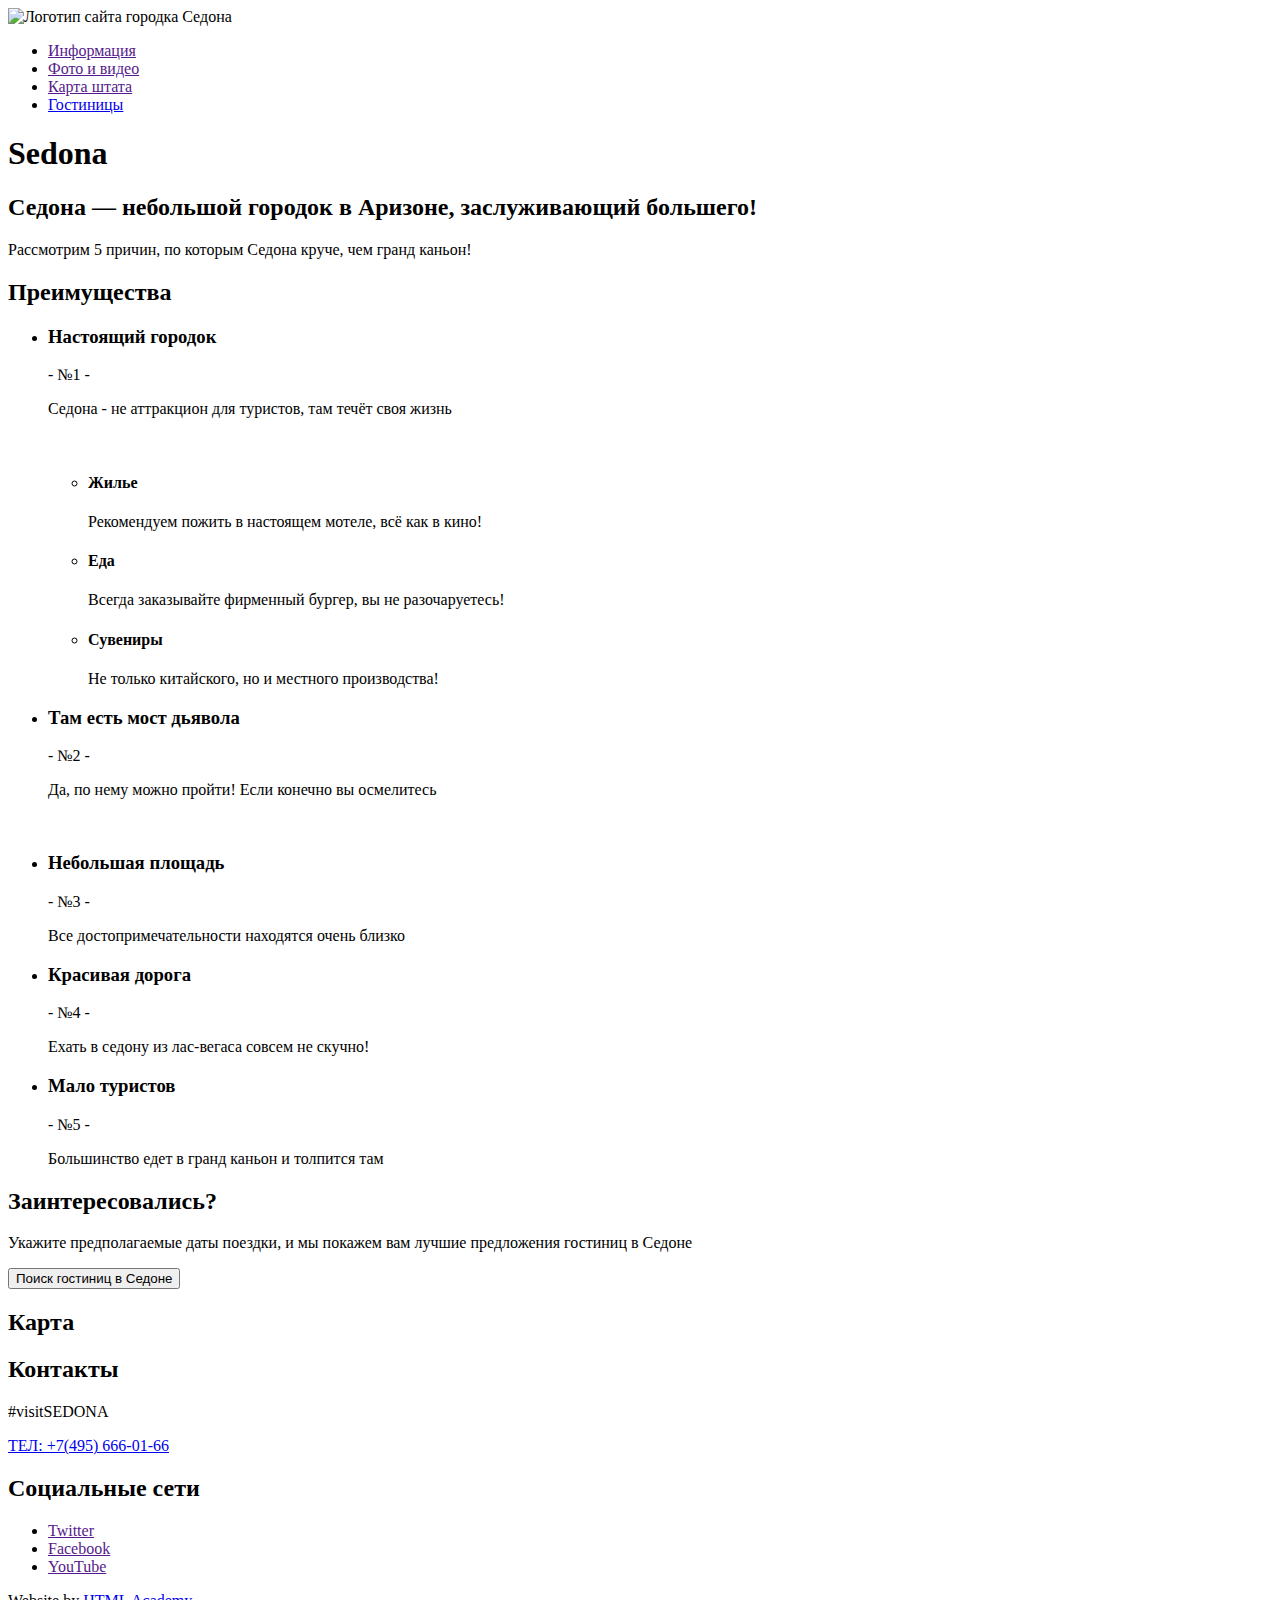
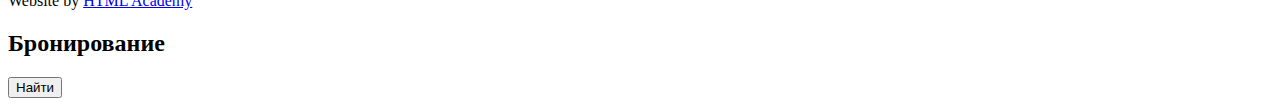
==== index.html @ 17b7aa5a "Исправления по разметке главной страницы" ====
<!DOCTYPE html>
<html lang="ru">

<head>
  <meta charset="utf-8">
  <title>HTML Academy: Седона</title>
  <meta name="description" content="Сайт города Седона">
  <meta name="keywords" content="Sedona, canyon">
</head>

<body>

  <header>
    <a>
      <img src="logo.svg" alt="Логотип сайта городка Седона">
    </a>
    <nav>
      <ul>
        <li><a href="">Информация</a></li>
        <li><a href="">Фото и видео</a></li>
        <li><a href="">Карта штата</a></li>
        <li><a href="hotels.html">Гостиницы</a></li>
      </ul>
    </nav>
  </header>

  <main>
    <h1>Sedona</h1>

    <section>
      <h2>Седона — небольшой городок в Аризоне, заслуживающий большего!</h2>
      <p>Рассмотрим 5 причин, по которым Седона круче, чем гранд каньон!</p>
    </section>

    <section>
      <h2>Преимущества</h2>
      <ul>
        <li>
          <article>
            <div>
              <h3>Настоящий городок</h3>
              <p>- №1 -</p>
              <p>Седона - не аттракцион для туристов, там течёт своя жизнь</p>
            </div>
            <div>
              <img src="https://via.placeholder.com/800x256" alt="">
            </div>
            <div>
              <ul>
                <li>
                  <h4>Жилье</h4>
                  <p>Рекомендуем пожить в настоящем мотеле, всё как в кино!</p>
                </li>
                <li>
                  <h4>Еда</h4>
                  <p>Всегда заказывайте фирменный бургер, вы не разочаруетесь!</p>
                </li>
                <li>
                  <h4>Сувениры</h4>
                  <p>Не только китайского, но и местного производства!</p>
                </li>
              </ul>
            </div>
          </article>
        </li>
        <li>
          <article>
            <div>
              <h3>Там есть мост дьявола</h3>
              <p>- №2 -</p>
              <p>Да, по нему можно пройти! Если конечно вы осмелитесь</p>
            </div>
            <div>
              <img src="https://via.placeholder.com/800x256" alt="">
            </div>
          </article>
        </li>
        <li>
          <article>
            <div>
              <h3>Небольшая площадь</h3>
              <p>- №3 -</p>
              <p>Все достопримечательности находятся очень близко</p>
            </div>
          </article>
        </li>
        <li>
          <article>
            <div>
              <h3>Красивая дорога</h3>
              <p>- №4 -</p>
              <p>Ехать в седону из лас-вегаса совсем не скучно!</p>
            </div>
          </article>
        </li>
        <li>
          <article>
            <div>
              <h3>Мало туристов</h3>
              <p>- №5 -</p>
              <p>Большинство едет в гранд каньон и толпится там</p>
            </div>
          </article>
        </li>
      </ul>
    </section>

    <section>
      <h2>Заинтересовались?</h2>
      <p>Укажите предполагаемые даты поездки, и мы покажем вам лучшие предложения гостиниц в Седоне</p>
      <button>Поиск гостиниц в Седоне</button>
    </section>

    <section>
      <h2>Карта</h2>
      <!--здесь будет карта-->
    </section>
  </main>

  <footer>
    <div>
      <h2>Контакты</h2>
      <p>#visitSEDONA</p>
      <a href="tel:+74956660166">ТЕЛ: +7(495) 666-01-66</a>
    </div>

    <div>
      <h2>Социальные сети</h2>
      <ul>
        <li>
          <a href="">Twitter</a>
        </li>
        <li>
          <a href="">Facebook</a>
        </li>
        <li>
          <a href="">YouTube</a>
        </li>
      </ul>
    </div>

    <p>Website by <a href="https://htmlacademy.ru">HTML Academy</a></p>
  </footer>

  <div>
    <h2>Бронирование</h2>
    <!--здесь будет форма бронирования-->
    <button>Найти</button>
  </div>

</body>

</html>
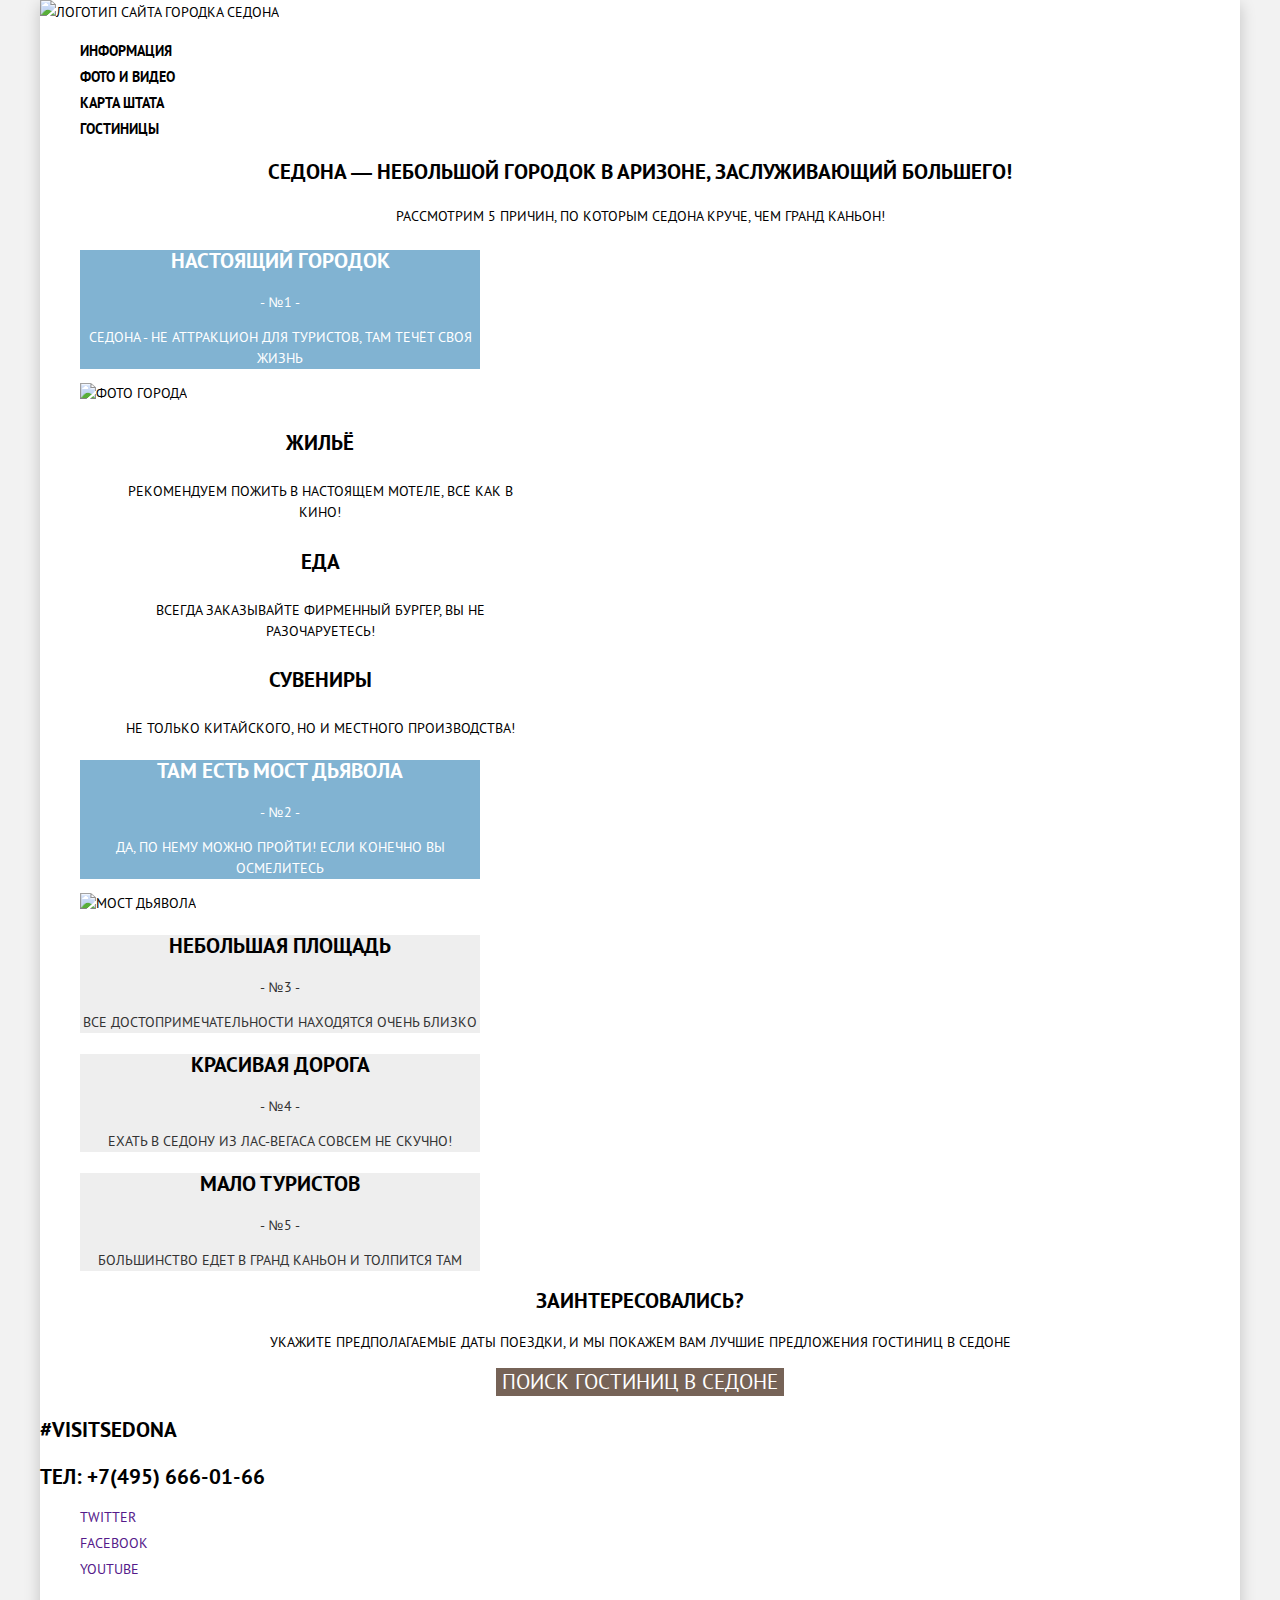
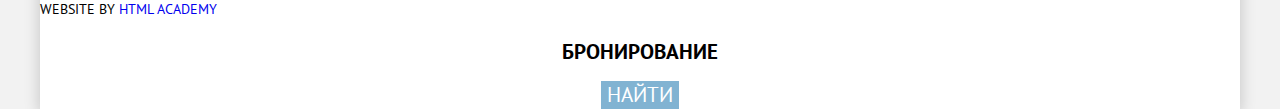
==== commit d6795c58: "добавлены стили главной страницы" ====
--- a/index.html
+++ b/index.html
@@ -6,148 +6,152 @@
   <title>HTML Academy: Седона</title>
   <meta name="description" content="Сайт города Седона">
   <meta name="keywords" content="Sedona, canyon">
+  <link href="css/normalize.css" rel="stylesheet">
+  <link href="css/style.css" rel="stylesheet" >
 </head>
 
-<body>
-
-  <header>
-    <a>
-      <img src="logo.svg" alt="Логотип сайта городка Седона">
-    </a>
-    <nav>
-      <ul>
-        <li><a href="">Информация</a></li>
-        <li><a href="">Фото и видео</a></li>
-        <li><a href="">Карта штата</a></li>
-        <li><a href="hotels.html">Гостиницы</a></li>
-      </ul>
-    </nav>
-  </header>
-
-  <main>
-    <h1>Sedona</h1>
-
-    <section>
-      <h2>Седона — небольшой городок в Аризоне, заслуживающий большего!</h2>
-      <p>Рассмотрим 5 причин, по которым Седона круче, чем гранд каньон!</p>
-    </section>
-
-    <section>
-      <h2>Преимущества</h2>
-      <ul>
-        <li>
-          <article>
-            <div>
-              <h3>Настоящий городок</h3>
-              <p>- №1 -</p>
-              <p>Седона - не аттракцион для туристов, там течёт своя жизнь</p>
-            </div>
-            <div>
-              <img src="https://via.placeholder.com/800x256" alt="">
-            </div>
-            <div>
-              <ul>
-                <li>
-                  <h4>Жилье</h4>
-                  <p>Рекомендуем пожить в настоящем мотеле, всё как в кино!</p>
-                </li>
-                <li>
-                  <h4>Еда</h4>
-                  <p>Всегда заказывайте фирменный бургер, вы не разочаруетесь!</p>
-                </li>
-                <li>
-                  <h4>Сувениры</h4>
-                  <p>Не только китайского, но и местного производства!</p>
-                </li>
-              </ul>
-            </div>
-          </article>
-        </li>
-        <li>
-          <article>
-            <div>
-              <h3>Там есть мост дьявола</h3>
-              <p>- №2 -</p>
-              <p>Да, по нему можно пройти! Если конечно вы осмелитесь</p>
-            </div>
-            <div>
-              <img src="https://via.placeholder.com/800x256" alt="">
-            </div>
-          </article>
-        </li>
-        <li>
-          <article>
-            <div>
-              <h3>Небольшая площадь</h3>
-              <p>- №3 -</p>
-              <p>Все достопримечательности находятся очень близко</p>
-            </div>
-          </article>
-        </li>
-        <li>
-          <article>
-            <div>
-              <h3>Красивая дорога</h3>
-              <p>- №4 -</p>
-              <p>Ехать в седону из лас-вегаса совсем не скучно!</p>
-            </div>
-          </article>
-        </li>
-        <li>
-          <article>
-            <div>
-              <h3>Мало туристов</h3>
-              <p>- №5 -</p>
-              <p>Большинство едет в гранд каньон и толпится там</p>
-            </div>
-          </article>
-        </li>
-      </ul>
-    </section>
-
-    <section>
-      <h2>Заинтересовались?</h2>
-      <p>Укажите предполагаемые даты поездки, и мы покажем вам лучшие предложения гостиниц в Седоне</p>
-      <button>Поиск гостиниц в Седоне</button>
-    </section>
-
-    <section>
-      <h2>Карта</h2>
-      <!--здесь будет карта-->
-    </section>
-  </main>
-
-  <footer>
-    <div>
-      <h2>Контакты</h2>
-      <p>#visitSEDONA</p>
-      <a href="tel:+74956660166">ТЕЛ: +7(495) 666-01-66</a>
+<body class="page">
+  <div class="container">
+    <header class="main-header">
+      <a class="main-header-logo">
+        <img src="" alt="Логотип сайта городка Седона">
+      </a>
+      <nav class="main-navigation" style>
+        <ul class="site-navigation">
+          <li class="navigation-item"><a href="">Информация</a></li>
+          <li class="navigation-item"><a href="">Фото и видео</a></li>
+          <li class="navigation-item"><a href="">Карта штата</a></li>
+          <li class="navigation-item"><a href="hotels.html">Гостиницы</a></li>
+        </ul>
+      </nav>
+    </header>
+  
+    <main>
+      <h1 hidden>Sedona</h1>
+  
+      <section class="main-description">
+        <h2>Седона — небольшой городок в Аризоне, заслуживающий большего!</h2>
+        <p>Рассмотрим 5 причин, по которым Седона круче, чем гранд каньон!</p>
+      </section>
+  
+      <section class="advantages">
+        <h2 hidden>Преимущества</h2>
+        <ul class="advantages-list">
+          <li class="advantage-item">
+            <article class="advantage">
+              <div class="advantage-description">
+                <h3>Настоящий городок</h3>
+                <p>- №1 -</p>
+                <p>Седона - не аттракцион для туристов, там течёт своя жизнь</p>
+              </div>
+              <div class="advantage-image">
+                <img src="https://via.placeholder.com/800x256" alt="Фото города">
+              </div>
+              <div class="extra-advantages">
+                <ul class="extra-advantages-list">
+                  <li class="extra-advantage">
+                    <h4>Жильё</h4>
+                    <p>Рекомендуем пожить в настоящем мотеле, всё как в кино!</p>
+                  </li>
+                  <li class="extra-advantage">
+                    <h4>Еда</h4>
+                    <p>Всегда заказывайте фирменный бургер, вы не разочаруетесь!</p>
+                  </li>
+                  <li class="extra-advantage">
+                    <h4>Сувениры</h4>
+                    <p>Не только китайского, но и местного производства!</p>
+                  </li>
+                </ul>
+              </div>
+            </article>
+          </li>
+          <li class="advantage-item">
+            <article class="advantage">
+              <div class="advantage-description">
+                <h3>Там есть мост дьявола</h3>
+                <p>- №2 -</p>
+                <p>Да, по нему можно пройти! Если конечно вы осмелитесь</p>
+              </div>
+              <div class="advantage-image">
+                <img src="https://via.placeholder.com/800x256" alt="Мост дьявола">
+              </div>
+            </article>
+          </li>
+          <li class="advantage-item">
+            <article class="advantage">
+              <div class="advantage-description">
+                <h3>Небольшая площадь</h3>
+                <p>- №3 -</p>
+                <p>Все достопримечательности находятся очень близко</p>
+              </div>
+            </article>
+          </li>
+          <li class="advantage-item">
+            <article class="advantage">
+              <div class="advantage-description">
+                <h3>Красивая дорога</h3>
+                <p>- №4 -</p>
+                <p>Ехать в седону из лас-вегаса совсем не скучно!</p>
+              </div>
+            </article>
+          </li>
+          <li class="advantage-item">
+            <article class="advantage">
+              <div class="advantage-description">
+                <h3>Мало туристов</h3>
+                <p>- №5 -</p>
+                <p>Большинство едет в гранд каньон и толпится там</p>
+              </div>
+            </article>
+          </li>
+        </ul>
+      </section>
+  
+      <section class="booking-request">
+        <h2>Заинтересовались?</h2>
+        <p>Укажите предполагаемые даты поездки, и мы покажем вам лучшие предложения гостиниц в Седоне</p>
+        <button class="button button-open-popup"><span>Поиск гостиниц в Седоне</span></button>
+      </section>
+  
+      <section hidden>
+        <h2>Карта</h2>
+        <!--здесь будет карта-->
+      </section>
+    </main>
+  
+    <footer class="main-footer">
+      <div class="contacts">
+        <h2 hidden>Контакты</h2>
+        <p class="footer-tag">#visitSEDONA</p>
+        <a class="footer-phone" href="tel:+74956660166">ТЕЛ: +7(495) 666-01-66</a>
+      </div>
+  
+      <div class="footer-social">
+        <h2 hidden>Социальные сети</h2>
+        <ul>
+          <li>
+            <a class="social-button" href=""><span>Twitter</span></a>
+          </li>
+          <li>
+            <a class="social-button" href=""><span>Facebook</span></a>
+          </li>
+          <li>
+            <a class="social-button" href=""><span>YouTube</span></a>
+          </li>
+        </ul>
+      </div>
+  
+      <p class="footer-copyright">
+        Website by <a href="https://htmlacademy.ru">HTML Academy</a>
+      </p>
+    </footer>
+  
+    <div class="booking">
+      <h2>Бронирование</h2>
+      <!--здесь будет форма бронирования-->
+      <button class="button button-search"><span>Найти</span></button>
     </div>
-
-    <div>
-      <h2>Социальные сети</h2>
-      <ul>
-        <li>
-          <a href="">Twitter</a>
-        </li>
-        <li>
-          <a href="">Facebook</a>
-        </li>
-        <li>
-          <a href="">YouTube</a>
-        </li>
-      </ul>
-    </div>
-
-    <p>Website by <a href="https://htmlacademy.ru">HTML Academy</a></p>
-  </footer>
-
-  <div>
-    <h2>Бронирование</h2>
-    <!--здесь будет форма бронирования-->
-    <button>Найти</button>
   </div>
-
 </body>
 
 </html>
--- a/css/style.css
+++ b/css/style.css
@@ -0,0 +1,208 @@
+:root {
+  --basic-black: #000000;
+  --basic-white: #ffffff;
+  --basic-dark: #333333;
+  --basic-grey: #F2F2F2;
+  --basic-extra-grey: #EEEEEE;
+
+  --basic-light-brown: #766357;
+  --basic-brown: #604E43;
+  --basic-dark-brown: #503E33;
+
+  --basic-light-blue: #81B3D2;
+  --basic-blue: #669EC0;
+  --basic-dark-blue: #5496BD;
+}
+
+@font-face {
+  font-family: "PT Sans";
+  font-style: normal;
+  font-weight: 400;
+  src: local("PT Sans"), local("PT-Sans"),
+    url("../fonts/ptsans.woff2") format("woff2"),
+    url("../fonts/ptsans.woff") format("woff"),
+}
+
+@font-face {
+  font-family: "PT Sans";
+  font-style: normal;
+  font-weight: 700;
+  src: local("PT Sans Bold"), local("PTSans-Bold"),
+    url("../fonts/ptsansbold.woff2") format("woff2"),
+    url("../fonts/ptsans.woff") format("woff"),
+}
+
+body {
+  min-width: 1200px;
+  margin: 0;
+  padding: 0;
+  font-family: "PT Sans", Arial, sans-serif;
+  font-size: 14px;
+  line-height: 24px;
+  font-weight: 400;
+  color: var(--basic-black);
+  text-transform: uppercase;
+}
+
+a {
+  text-decoration: none;
+}
+
+img {
+  max-width: 100%;
+  height: auto;
+}
+
+/* Main navigation */
+
+.main-navigation {
+  font-size: 14px;
+  font-weight: 700;
+  line-height: 26px;
+  color: var(--basic-white);
+}
+
+.site-navigation {
+  list-style: none;
+}
+
+.site-navigation-current a:not([href]) {
+  background-color: var(--basic-light-brown);
+}
+
+.site-navigation a {
+  color: var(--basic-black);
+}
+
+.site-navigation a:hover,
+.site-navigation a:focus {
+  color: var(--basic-light-blue);
+}
+
+.site-navigation a:active {
+  opacity: 0.3;
+  color: var(--basic-black)
+}
+
+.advantages-list,
+.extra-advantages-list {
+  list-style: none;
+}
+
+/* Main */
+
+.page {
+  background-color: var(--basic-grey);
+}
+
+.main-description {
+  line-height: 26px;
+}
+
+.container {
+  background-color: var(--basic-white);
+  box-shadow: 0px 5px 15px rgba(0, 1, 1, 0.2);
+  width: 1200px;
+  margin: 0 auto;
+}
+
+.main-description,
+.booking-request,
+.booking,
+.advantage-description,
+.extra-advantage {
+  text-align: center;
+}
+
+.advantage-description,
+.extra-advantage {
+  width: 400px;
+}
+
+.advantage-description {
+  background-color: var(--basic-extra-grey);
+}
+
+.advantage-item:nth-child(-n+2) .advantage-description {
+  background-color: var(--basic-light-blue);
+  color: var(--basic-white);
+}
+
+.advantage-item:nth-child(n+3) p {
+  color: var(--basic-dark);
+}
+
+.extra-advantage {
+  background-color: var(--basic-white);
+}
+
+.advantages {
+  line-height: 21px;
+}
+
+.advantages h4,
+.advantages h3 {
+  font-size: 21px;
+}
+
+/* Button */
+
+.button {
+  font-size: 21px;
+  line-height: 26px;
+  text-align: center;
+  color: var(--basic-white);
+  vertical-align: middle;
+  text-transform: uppercase;
+  border: none;
+}
+
+.button-search {
+  background-color: var(--basic-light-blue);
+}
+
+.button-open-popup {
+  background-color: var(--basic-light-brown);
+}
+
+.button-search:hover,
+.button-search:focus {
+  background-color: var(--basic-blue);
+}
+
+.button-search:active {
+  background-color: var(--basic-dark-blue);
+}
+
+.button-open-popup:hover,
+.button-open-popup:focus {
+  background-color: var(--basic-brown);
+}
+
+.bbutton-open-popup:active {
+  background-color: var(--basic-dark-brown);
+}
+
+.button:active span {
+  opacity: 0.3;
+}
+
+/* Footer */
+
+.main-footer {
+  line-height: 26px;
+}
+
+.footer-phone {
+  color: inherit;
+}
+
+.contacts {
+  font-size: 21px;
+  font-weight: 700;
+}
+
+.footer-social ul {
+  list-style: none;
+}
+
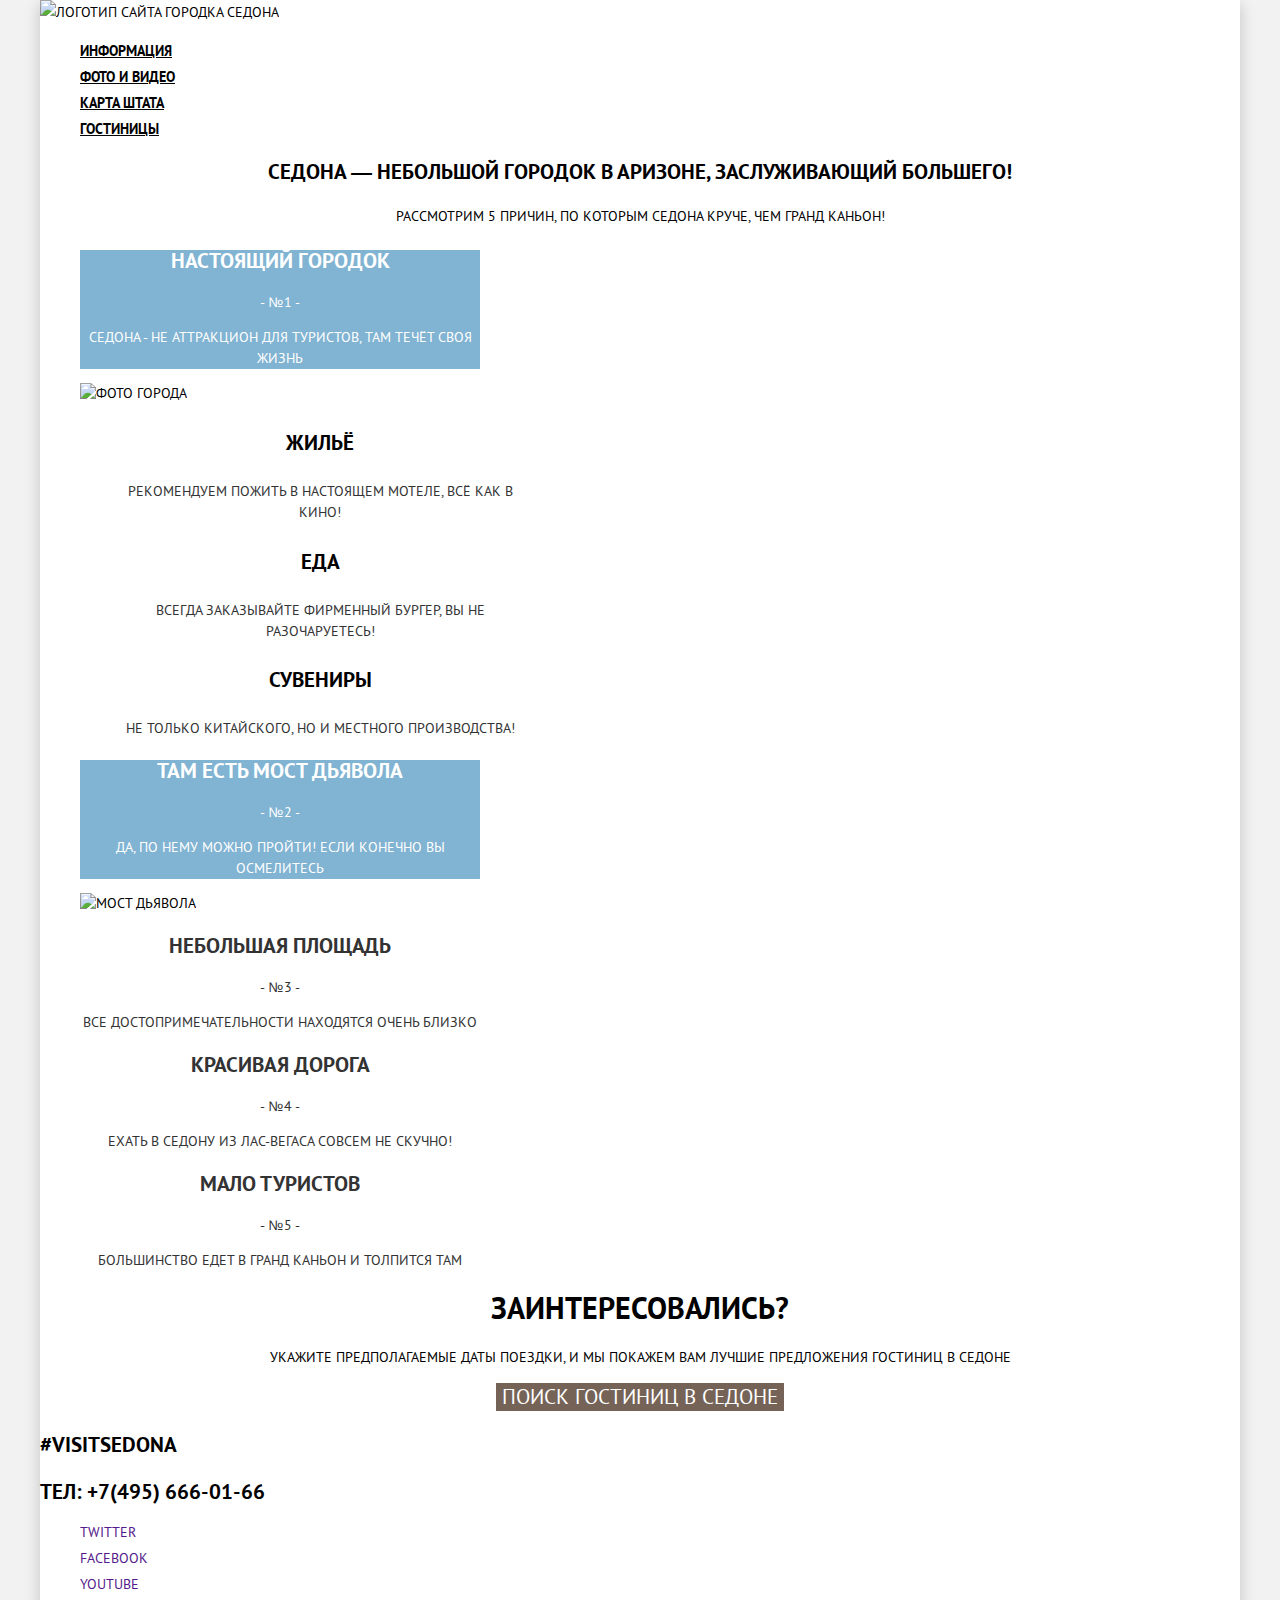
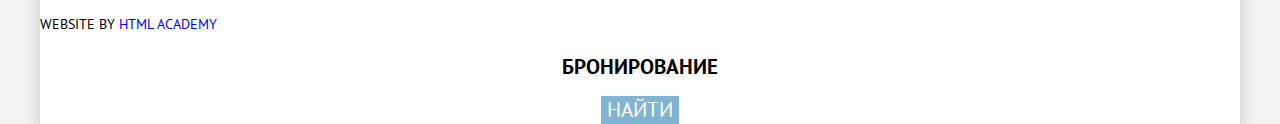
==== commit e4e42232: "Доработки стилей главной страницы" ====
--- a/index.html
+++ b/index.html
@@ -17,11 +17,11 @@
         <img src="" alt="Логотип сайта городка Седона">
       </a>
       <nav class="main-navigation" style>
-        <ul class="site-navigation">
-          <li class="navigation-item"><a href="">Информация</a></li>
-          <li class="navigation-item"><a href="">Фото и видео</a></li>
-          <li class="navigation-item"><a href="">Карта штата</a></li>
-          <li class="navigation-item"><a href="hotels.html">Гостиницы</a></li>
+        <ul class="site-navigation list-unstyled">
+          <li class="navigation-item"><a class="page-link" href="">Информация</a></li>
+          <li class="navigation-item"><a class="page-link" href="">Фото и видео</a></li>
+          <li class="navigation-item"><a class="page-link" href="">Карта штата</a></li>
+          <li class="navigation-item"><a class="page-link" href="hotels.html">Гостиницы</a></li>
         </ul>
       </nav>
     </header>
@@ -29,36 +29,36 @@
     <main>
       <h1 hidden>Sedona</h1>
   
-      <section class="main-description">
+      <section class="main-description text-center">
         <h2>Седона — небольшой городок в Аризоне, заслуживающий большего!</h2>
         <p>Рассмотрим 5 причин, по которым Седона круче, чем гранд каньон!</p>
       </section>
   
       <section class="advantages">
         <h2 hidden>Преимущества</h2>
-        <ul class="advantages-list">
+        <ul class="advantages-list list-unstyled">
           <li class="advantage-item">
             <article class="advantage">
-              <div class="advantage-description">
-                <h3>Настоящий городок</h3>
+              <div class="advantage-description text-center">
+                <h3 class="advantage-title">Настоящий городок</h3>
                 <p>- №1 -</p>
                 <p>Седона - не аттракцион для туристов, там течёт своя жизнь</p>
               </div>
               <div class="advantage-image">
-                <img src="https://via.placeholder.com/800x256" alt="Фото города">
+                <img class="image" src="https://via.placeholder.com/800x256" alt="Фото города">
               </div>
               <div class="extra-advantages">
-                <ul class="extra-advantages-list">
-                  <li class="extra-advantage">
-                    <h4>Жильё</h4>
+                <ul class="extra-advantages-list list-unstyled">
+                  <li class="extra-advantage text-center">
+                    <h4 class="advantage-title">Жильё</h4>
                     <p>Рекомендуем пожить в настоящем мотеле, всё как в кино!</p>
                   </li>
-                  <li class="extra-advantage">
-                    <h4>Еда</h4>
+                  <li class="extra-advantage text-center">
+                    <h4 class="advantage-title">Еда</h4>
                     <p>Всегда заказывайте фирменный бургер, вы не разочаруетесь!</p>
                   </li>
-                  <li class="extra-advantage">
-                    <h4>Сувениры</h4>
+                  <li class="extra-advantage text-center">
+                    <h4 class="advantage-title">Сувениры</h4>
                     <p>Не только китайского, но и местного производства!</p>
                   </li>
                 </ul>
@@ -67,20 +67,20 @@
           </li>
           <li class="advantage-item">
             <article class="advantage">
-              <div class="advantage-description">
-                <h3>Там есть мост дьявола</h3>
+              <div class="advantage-description text-center">
+                <h3 class="advantage-title">Там есть мост дьявола</h3>
                 <p>- №2 -</p>
                 <p>Да, по нему можно пройти! Если конечно вы осмелитесь</p>
               </div>
               <div class="advantage-image">
-                <img src="https://via.placeholder.com/800x256" alt="Мост дьявола">
+                <img class="image" src="https://via.placeholder.com/800x256" alt="Мост дьявола">
               </div>
             </article>
           </li>
           <li class="advantage-item">
             <article class="advantage">
-              <div class="advantage-description">
-                <h3>Небольшая площадь</h3>
+              <div class="advantage-description text-center">
+                <h3 class="advantage-title">Небольшая площадь</h3>
                 <p>- №3 -</p>
                 <p>Все достопримечательности находятся очень близко</p>
               </div>
@@ -88,8 +88,8 @@
           </li>
           <li class="advantage-item">
             <article class="advantage">
-              <div class="advantage-description">
-                <h3>Красивая дорога</h3>
+              <div class="advantage-description text-center">
+                <h3 class="advantage-title">Красивая дорога</h3>
                 <p>- №4 -</p>
                 <p>Ехать в седону из лас-вегаса совсем не скучно!</p>
               </div>
@@ -97,8 +97,8 @@
           </li>
           <li class="advantage-item">
             <article class="advantage">
-              <div class="advantage-description">
-                <h3>Мало туристов</h3>
+              <div class="advantage-description text-center">
+                <h3 class="advantage-title">Мало туристов</h3>
                 <p>- №5 -</p>
                 <p>Большинство едет в гранд каньон и толпится там</p>
               </div>
@@ -107,8 +107,8 @@
         </ul>
       </section>
   
-      <section class="booking-request">
-        <h2>Заинтересовались?</h2>
+      <section class="booking-request text-center">
+        <h2 class="booking-title">Заинтересовались?</h2>
         <p>Укажите предполагаемые даты поездки, и мы покажем вам лучшие предложения гостиниц в Седоне</p>
         <button class="button button-open-popup"><span>Поиск гостиниц в Седоне</span></button>
       </section>
@@ -123,30 +123,30 @@
       <div class="contacts">
         <h2 hidden>Контакты</h2>
         <p class="footer-tag">#visitSEDONA</p>
-        <a class="footer-phone" href="tel:+74956660166">ТЕЛ: +7(495) 666-01-66</a>
+        <a class="footer-phone link" href="tel:+74956660166">ТЕЛ: +7(495) 666-01-66</a>
       </div>
   
       <div class="footer-social">
         <h2 hidden>Социальные сети</h2>
-        <ul>
+        <ul class="list-unstyled">
           <li>
-            <a class="social-button" href=""><span>Twitter</span></a>
+            <a class="social-button link" href=""><span>Twitter</span></a>
           </li>
           <li>
-            <a class="social-button" href=""><span>Facebook</span></a>
+            <a class="social-button link" href=""><span>Facebook</span></a>
           </li>
           <li>
-            <a class="social-button" href=""><span>YouTube</span></a>
+            <a class="social-button link" href=""><span>YouTube</span></a>
           </li>
         </ul>
       </div>
   
       <p class="footer-copyright">
-        Website by <a href="https://htmlacademy.ru">HTML Academy</a>
+        Website by <a class="link" href="https://htmlacademy.ru">HTML Academy</a>
       </p>
     </footer>
   
-    <div class="booking">
+    <div class="booking text-center">
       <h2>Бронирование</h2>
       <!--здесь будет форма бронирования-->
       <button class="button button-search"><span>Найти</span></button>
--- a/css/style.css
+++ b/css/style.css
@@ -1,17 +1,17 @@
 :root {
-  --basic-black: #000000;
-  --basic-white: #ffffff;
-  --basic-dark: #333333;
-  --basic-grey: #F2F2F2;
-  --basic-extra-grey: #EEEEEE;
-
-  --basic-light-brown: #766357;
-  --basic-brown: #604E43;
-  --basic-dark-brown: #503E33;
-
-  --basic-light-blue: #81B3D2;
-  --basic-blue: #669EC0;
-  --basic-dark-blue: #5496BD;
+  --color-black: #000000;
+  --color-white: #ffffff;
+  --color-dark: #333333;
+  --color-grey: #F2F2F2;
+  --color-extra-grey: #EEEEEE;
+
+  --color-light-brown: #766357;
+  --color-brown: #604E43;
+  --color-dark-brown: #503E33;
+
+  --color-light-blue: #81B3D2;
+  --color-blue: #669EC0;
+  --color-dark-blue: #5496BD;
 }
 
 @font-face {
@@ -30,6 +30,16 @@
   src: local("PT Sans Bold"), local("PTSans-Bold"),
     url("../fonts/ptsansbold.woff2") format("woff2"),
     url("../fonts/ptsans.woff") format("woff"),
+}
+
+*,
+*:before,
+*:after {
+  box-sizing: inherit;
+}
+
+html {
+  box-sizing: border-box;
 }
 
 body {
@@ -40,15 +50,15 @@
   font-size: 14px;
   line-height: 24px;
   font-weight: 400;
-  color: var(--basic-black);
+  color: var(--color-black);
   text-transform: uppercase;
 }
 
-a {
+.link {
   text-decoration: none;
 }
 
-img {
+.image {
   max-width: 100%;
   height: auto;
 }
@@ -59,40 +69,34 @@
   font-size: 14px;
   font-weight: 700;
   line-height: 26px;
-  color: var(--basic-white);
-}
-
-.site-navigation {
+  color: var(--color-white);
+}
+
+.site-navigation-current a:not([href]) {
+  background-color: var(--color-light-brown);
+}
+
+.page-link {
+  color: var(--color-black);
+}
+
+.page-link:hover,
+.page-link:focus {
+  color: var(--color-light-blue);
+}
+
+.page-link:active {
+  opacity: 0.3;
+  color: var(--color-black)
+}
+
+/* Main */
+.list-unstyled {
   list-style: none;
 }
 
-.site-navigation-current a:not([href]) {
-  background-color: var(--basic-light-brown);
-}
-
-.site-navigation a {
-  color: var(--basic-black);
-}
-
-.site-navigation a:hover,
-.site-navigation a:focus {
-  color: var(--basic-light-blue);
-}
-
-.site-navigation a:active {
-  opacity: 0.3;
-  color: var(--basic-black)
-}
-
-.advantages-list,
-.extra-advantages-list {
-  list-style: none;
-}
-
-/* Main */
-
 .page {
-  background-color: var(--basic-grey);
+  background-color: var(--color-grey);
 }
 
 .main-description {
@@ -100,17 +104,13 @@
 }
 
 .container {
-  background-color: var(--basic-white);
+  background-color: var(--color-white);
   box-shadow: 0px 5px 15px rgba(0, 1, 1, 0.2);
   width: 1200px;
   margin: 0 auto;
 }
 
-.main-description,
-.booking-request,
-.booking,
-.advantage-description,
-.extra-advantage {
+.text-center {
   text-align: center;
 }
 
@@ -119,30 +119,31 @@
   width: 400px;
 }
 
-.advantage-description {
-  background-color: var(--basic-extra-grey);
+.advantage {
+  line-height: 21px;
+}
+
+.advantage-title {
+  font-size: 21px;
+  color: inherit;
 }
 
 .advantage-item:nth-child(-n+2) .advantage-description {
-  background-color: var(--basic-light-blue);
-  color: var(--basic-white);
-}
-
-.advantage-item:nth-child(n+3) p {
-  color: var(--basic-dark);
-}
-
-.extra-advantage {
-  background-color: var(--basic-white);
-}
-
-.advantages {
-  line-height: 21px;
-}
-
-.advantages h4,
-.advantages h3 {
-  font-size: 21px;
+  background-color: var(--color-light-blue);
+  color: var(--color-white);
+}
+
+.advantage-item:nth-child(n+3) .advantage-description {
+  background-color: var(--color-light-grey); 
+  color: var(--color-dark);
+}
+
+.extra-advantage p {
+  color: var(--color-dark);
+}
+
+.booking-title {
+  font-size: 30px;
 }
 
 /* Button */
@@ -151,36 +152,36 @@
   font-size: 21px;
   line-height: 26px;
   text-align: center;
-  color: var(--basic-white);
+  color: var(--color-white);
   vertical-align: middle;
   text-transform: uppercase;
   border: none;
 }
 
 .button-search {
-  background-color: var(--basic-light-blue);
+  background-color: var(--color-light-blue);
 }
 
 .button-open-popup {
-  background-color: var(--basic-light-brown);
+  background-color: var(--color-light-brown);
 }
 
 .button-search:hover,
 .button-search:focus {
-  background-color: var(--basic-blue);
+  background-color: var(--color-blue);
 }
 
 .button-search:active {
-  background-color: var(--basic-dark-blue);
+  background-color: var(--color-dark-blue);
 }
 
 .button-open-popup:hover,
 .button-open-popup:focus {
-  background-color: var(--basic-brown);
+  background-color: var(--color-brown);
 }
 
 .bbutton-open-popup:active {
-  background-color: var(--basic-dark-brown);
+  background-color: var(--color-dark-brown);
 }
 
 .button:active span {
@@ -201,8 +202,3 @@
   font-size: 21px;
   font-weight: 700;
 }
-
-.footer-social ul {
-  list-style: none;
-}
-
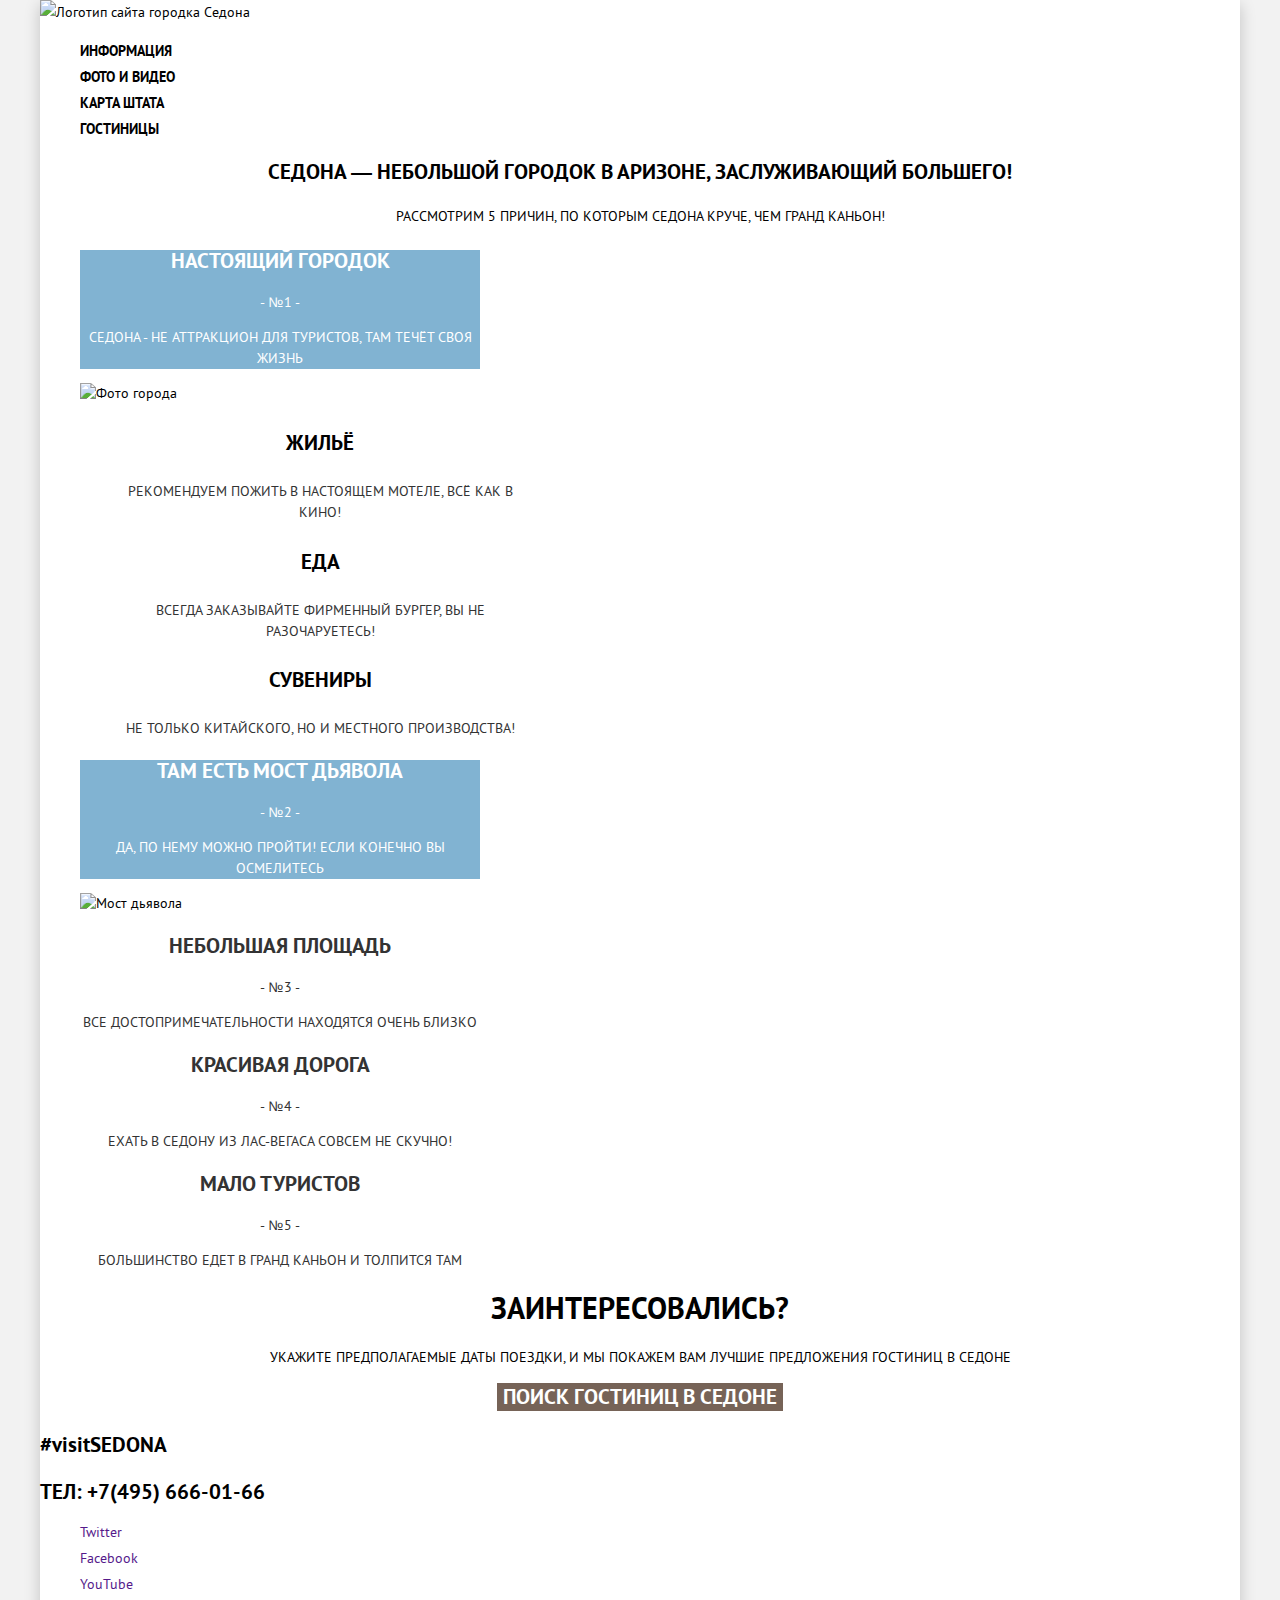
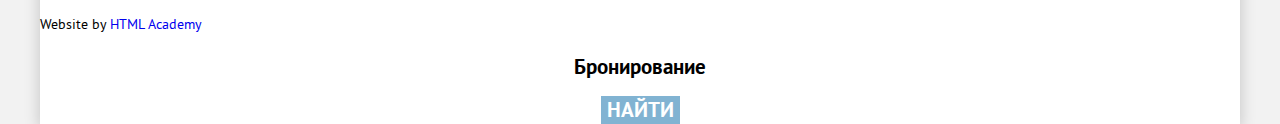
==== commit b03b60c4: "Добавлена стилизация внутренней страницы" ====
--- a/index.html
+++ b/index.html
@@ -17,11 +17,11 @@
         <img src="" alt="Логотип сайта городка Седона">
       </a>
       <nav class="main-navigation" style>
-        <ul class="site-navigation list-unstyled">
-          <li class="navigation-item"><a class="page-link" href="">Информация</a></li>
-          <li class="navigation-item"><a class="page-link" href="">Фото и видео</a></li>
-          <li class="navigation-item"><a class="page-link" href="">Карта штата</a></li>
-          <li class="navigation-item"><a class="page-link" href="hotels.html">Гостиницы</a></li>
+        <ul class="site-navigation list-unstyled text-uppercase">
+          <li class="navigation-item"><a class="link page-link" href="">Информация</a></li>
+          <li class="navigation-item"><a class="link page-link" href="">Фото и видео</a></li>
+          <li class="navigation-item"><a class="link page-link" href="">Карта штата</a></li>
+          <li class="navigation-item"><a class="link page-link" href="hotels.html">Гостиницы</a></li>
         </ul>
       </nav>
     </header>
@@ -29,7 +29,7 @@
     <main>
       <h1 hidden>Sedona</h1>
   
-      <section class="main-description text-center">
+      <section class="main-description text-center text-uppercase">
         <h2>Седона — небольшой городок в Аризоне, заслуживающий большего!</h2>
         <p>Рассмотрим 5 причин, по которым Седона круче, чем гранд каньон!</p>
       </section>
@@ -39,7 +39,7 @@
         <ul class="advantages-list list-unstyled">
           <li class="advantage-item">
             <article class="advantage">
-              <div class="advantage-description text-center">
+              <div class="advantage-description text-center text-uppercase">
                 <h3 class="advantage-title">Настоящий городок</h3>
                 <p>- №1 -</p>
                 <p>Седона - не аттракцион для туристов, там течёт своя жизнь</p>
@@ -49,15 +49,15 @@
               </div>
               <div class="extra-advantages">
                 <ul class="extra-advantages-list list-unstyled">
-                  <li class="extra-advantage text-center">
+                  <li class="extra-advantage text-center text-uppercase">
                     <h4 class="advantage-title">Жильё</h4>
                     <p>Рекомендуем пожить в настоящем мотеле, всё как в кино!</p>
                   </li>
-                  <li class="extra-advantage text-center">
+                  <li class="extra-advantage text-center text-uppercase">
                     <h4 class="advantage-title">Еда</h4>
                     <p>Всегда заказывайте фирменный бургер, вы не разочаруетесь!</p>
                   </li>
-                  <li class="extra-advantage text-center">
+                  <li class="extra-advantage text-center text-uppercase">
                     <h4 class="advantage-title">Сувениры</h4>
                     <p>Не только китайского, но и местного производства!</p>
                   </li>
@@ -67,7 +67,7 @@
           </li>
           <li class="advantage-item">
             <article class="advantage">
-              <div class="advantage-description text-center">
+              <div class="advantage-description text-center text-uppercase">
                 <h3 class="advantage-title">Там есть мост дьявола</h3>
                 <p>- №2 -</p>
                 <p>Да, по нему можно пройти! Если конечно вы осмелитесь</p>
@@ -79,7 +79,7 @@
           </li>
           <li class="advantage-item">
             <article class="advantage">
-              <div class="advantage-description text-center">
+              <div class="advantage-description text-center text-uppercase">
                 <h3 class="advantage-title">Небольшая площадь</h3>
                 <p>- №3 -</p>
                 <p>Все достопримечательности находятся очень близко</p>
@@ -88,7 +88,7 @@
           </li>
           <li class="advantage-item">
             <article class="advantage">
-              <div class="advantage-description text-center">
+              <div class="advantage-description text-center text-uppercase">
                 <h3 class="advantage-title">Красивая дорога</h3>
                 <p>- №4 -</p>
                 <p>Ехать в седону из лас-вегаса совсем не скучно!</p>
@@ -97,7 +97,7 @@
           </li>
           <li class="advantage-item">
             <article class="advantage">
-              <div class="advantage-description text-center">
+              <div class="advantage-description text-center text-uppercase">
                 <h3 class="advantage-title">Мало туристов</h3>
                 <p>- №5 -</p>
                 <p>Большинство едет в гранд каньон и толпится там</p>
@@ -107,7 +107,7 @@
         </ul>
       </section>
   
-      <section class="booking-request text-center">
+      <section class="booking-request text-center text-uppercase">
         <h2 class="booking-title">Заинтересовались?</h2>
         <p>Укажите предполагаемые даты поездки, и мы покажем вам лучшие предложения гостиниц в Седоне</p>
         <button class="button button-open-popup"><span>Поиск гостиниц в Седоне</span></button>
--- a/css/style.css
+++ b/css/style.css
@@ -12,6 +12,8 @@
   --color-light-blue: #81B3D2;
   --color-blue: #669EC0;
   --color-dark-blue: #5496BD;
+
+  --color-border-grey: #E5E5E5;
 }
 
 @font-face {
@@ -51,7 +53,6 @@
   line-height: 24px;
   font-weight: 400;
   color: var(--color-black);
-  text-transform: uppercase;
 }
 
 .link {
@@ -63,6 +64,10 @@
   height: auto;
 }
 
+.text-uppercase {
+  text-transform: uppercase;
+}
+
 /* Main navigation */
 
 .main-navigation {
@@ -83,11 +88,17 @@
 .page-link:hover,
 .page-link:focus {
   color: var(--color-light-blue);
+  cursor: pointer;
 }
 
 .page-link:active {
   opacity: 0.3;
-  color: var(--color-black)
+  color: var(--color-black);
+}
+
+.page-link:not([href]) {
+  color: var(--color-light-brown);
+  pointer-events: none;
 }
 
 /* Main */
@@ -134,7 +145,7 @@
 }
 
 .advantage-item:nth-child(n+3) .advantage-description {
-  background-color: var(--color-light-grey); 
+  background-color: var(--color-light-grey);
   color: var(--color-dark);
 }
 
@@ -144,6 +155,84 @@
 
 .booking-title {
   font-size: 30px;
+}
+
+.radio-button-unstyled {
+  appearance: none;
+}
+
+.sorting-type+label {
+  color: var(--color-black);
+  font-size: 12px;
+  line-height: 18px;
+  border-bottom: 1px dashed var(--color-black);
+}
+
+.sorting-type:not(:checked)+label {
+  opacity: 0.3;
+}
+
+.sorting-type:checked+label {
+  color: var(--color-light-blue);
+  opacity: 1;
+  border-bottom: none;
+}
+
+.sorting-type:not(:checked):hover+label {
+  color: var(--color-light-blue);
+  opacity: 1;
+  border-bottom: 1px dashed var(--color-light-blue);
+  cursor: pointer;
+}
+
+.sorting-type:not(:checked):active+label {
+  color: var(--color-black);
+  opacity: 1;
+  border-bottom: none;
+}
+
+.hotel-name {
+  font-size: 21px;
+  line-height: 26px;
+  font-weight: 700;
+}
+
+.hotel-name:hover {
+  cursor: pointer;
+  color: var(--color-light-blue);
+}
+
+.hotel-name:active {
+  color: var(--color-black);
+  opacity: 0.3;
+}
+
+.hotel p {
+  line-height: 21px;
+}
+
+.hotels-count {
+  font-size: 21px;
+  line-height: 26px;
+}
+
+.hotels-sorting p {
+  font-size: 12px;
+  line-height: 18px;
+}
+
+.hotels-list {
+  padding: 0;
+}
+
+.hotels-item {
+  padding: 0 73px;
+  border-top: 1px solid var(--color-border-grey);
+  border-collapse: collapse;
+}
+
+.hotels-item:last-child {
+  border-bottom: 1px solid var(--color-border-grey);
 }
 
 /* Button */
@@ -156,6 +245,8 @@
   vertical-align: middle;
   text-transform: uppercase;
   border: none;
+  font-weight: 700;
+  outline: none;
 }
 
 .button-search {
@@ -166,21 +257,37 @@
   background-color: var(--color-light-brown);
 }
 
+.button-hotel-info {
+  background-color: var(--color-light-blue);
+  font-size: 14px;
+  line-height: 21px;
+}
+
+.button-hotel-book {
+  background-color: var(--color-light-brown);
+  font-size: 14px;
+  line-height: 21px;
+}
+
 .button-search:hover,
-.button-search:focus {
+.button-hotel-info:hover {
   background-color: var(--color-blue);
-}
-
-.button-search:active {
+  cursor: pointer;
+}
+
+.button-search:active,
+.button-hotel-info:active {
   background-color: var(--color-dark-blue);
 }
 
 .button-open-popup:hover,
-.button-open-popup:focus {
+.button-hotel-book:hover {
   background-color: var(--color-brown);
-}
-
-.bbutton-open-popup:active {
+  cursor: pointer;
+}
+
+.button-open-popup:active,
+.button-hotel-book:active {
   background-color: var(--color-dark-brown);
 }
 
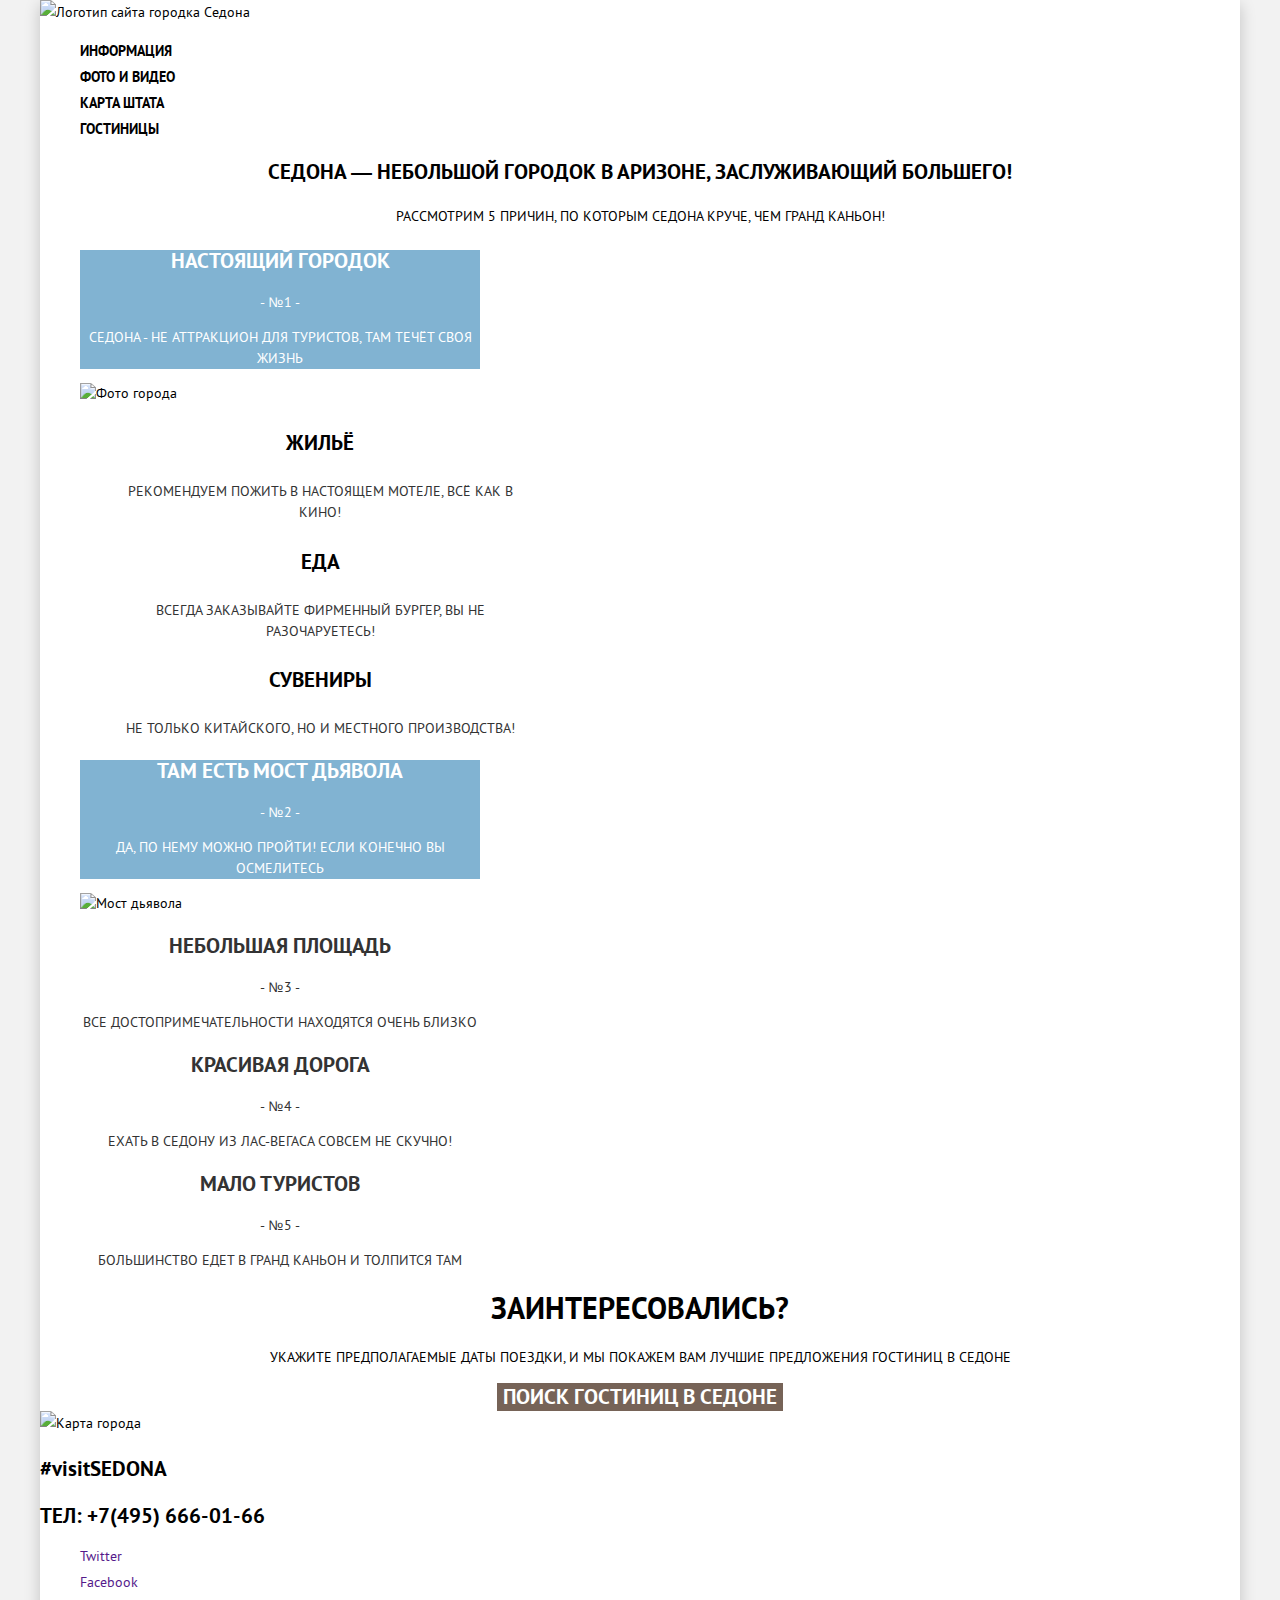
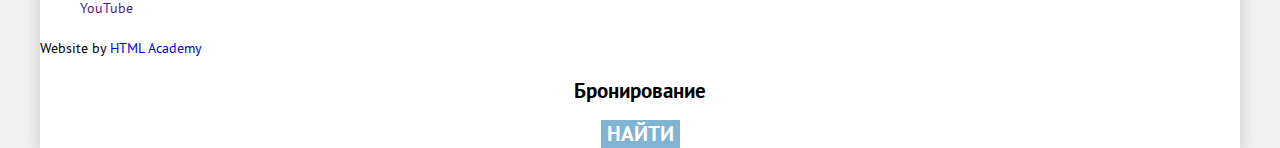
==== commit 532539ac: "Добавлена графика и подключены контентные изображения" ====
--- a/index.html
+++ b/index.html
@@ -45,7 +45,7 @@
                 <p>Седона - не аттракцион для туристов, там течёт своя жизнь</p>
               </div>
               <div class="advantage-image">
-                <img class="image" src="https://via.placeholder.com/800x256" alt="Фото города">
+                <img class="image" src="img/city.jpg" alt="Фото города">
               </div>
               <div class="extra-advantages">
                 <ul class="extra-advantages-list list-unstyled">
@@ -73,7 +73,7 @@
                 <p>Да, по нему можно пройти! Если конечно вы осмелитесь</p>
               </div>
               <div class="advantage-image">
-                <img class="image" src="https://via.placeholder.com/800x256" alt="Мост дьявола">
+                <img class="image" src="img/bridge.jpg" alt="Мост дьявола">
               </div>
             </article>
           </li>
@@ -113,8 +113,9 @@
         <button class="button button-open-popup"><span>Поиск гостиниц в Седоне</span></button>
       </section>
   
-      <section hidden>
-        <h2>Карта</h2>
+      <section>
+        <h2 hidden>Карта</h2>
+        <img src="img/map.png" height="" width="" alt="Карта города">
         <!--здесь будет карта-->
       </section>
     </main>
--- a/css/style.css
+++ b/css/style.css
@@ -178,14 +178,14 @@
   border-bottom: none;
 }
 
-.sorting-type:not(:checked):hover+label {
+.sorting-type:not(:checked):hover + label {
   color: var(--color-light-blue);
   opacity: 1;
   border-bottom: 1px dashed var(--color-light-blue);
   cursor: pointer;
 }
 
-.sorting-type:not(:checked):active+label {
+.sorting-type:not(:checked):active + label {
   color: var(--color-black);
   opacity: 1;
   border-bottom: none;
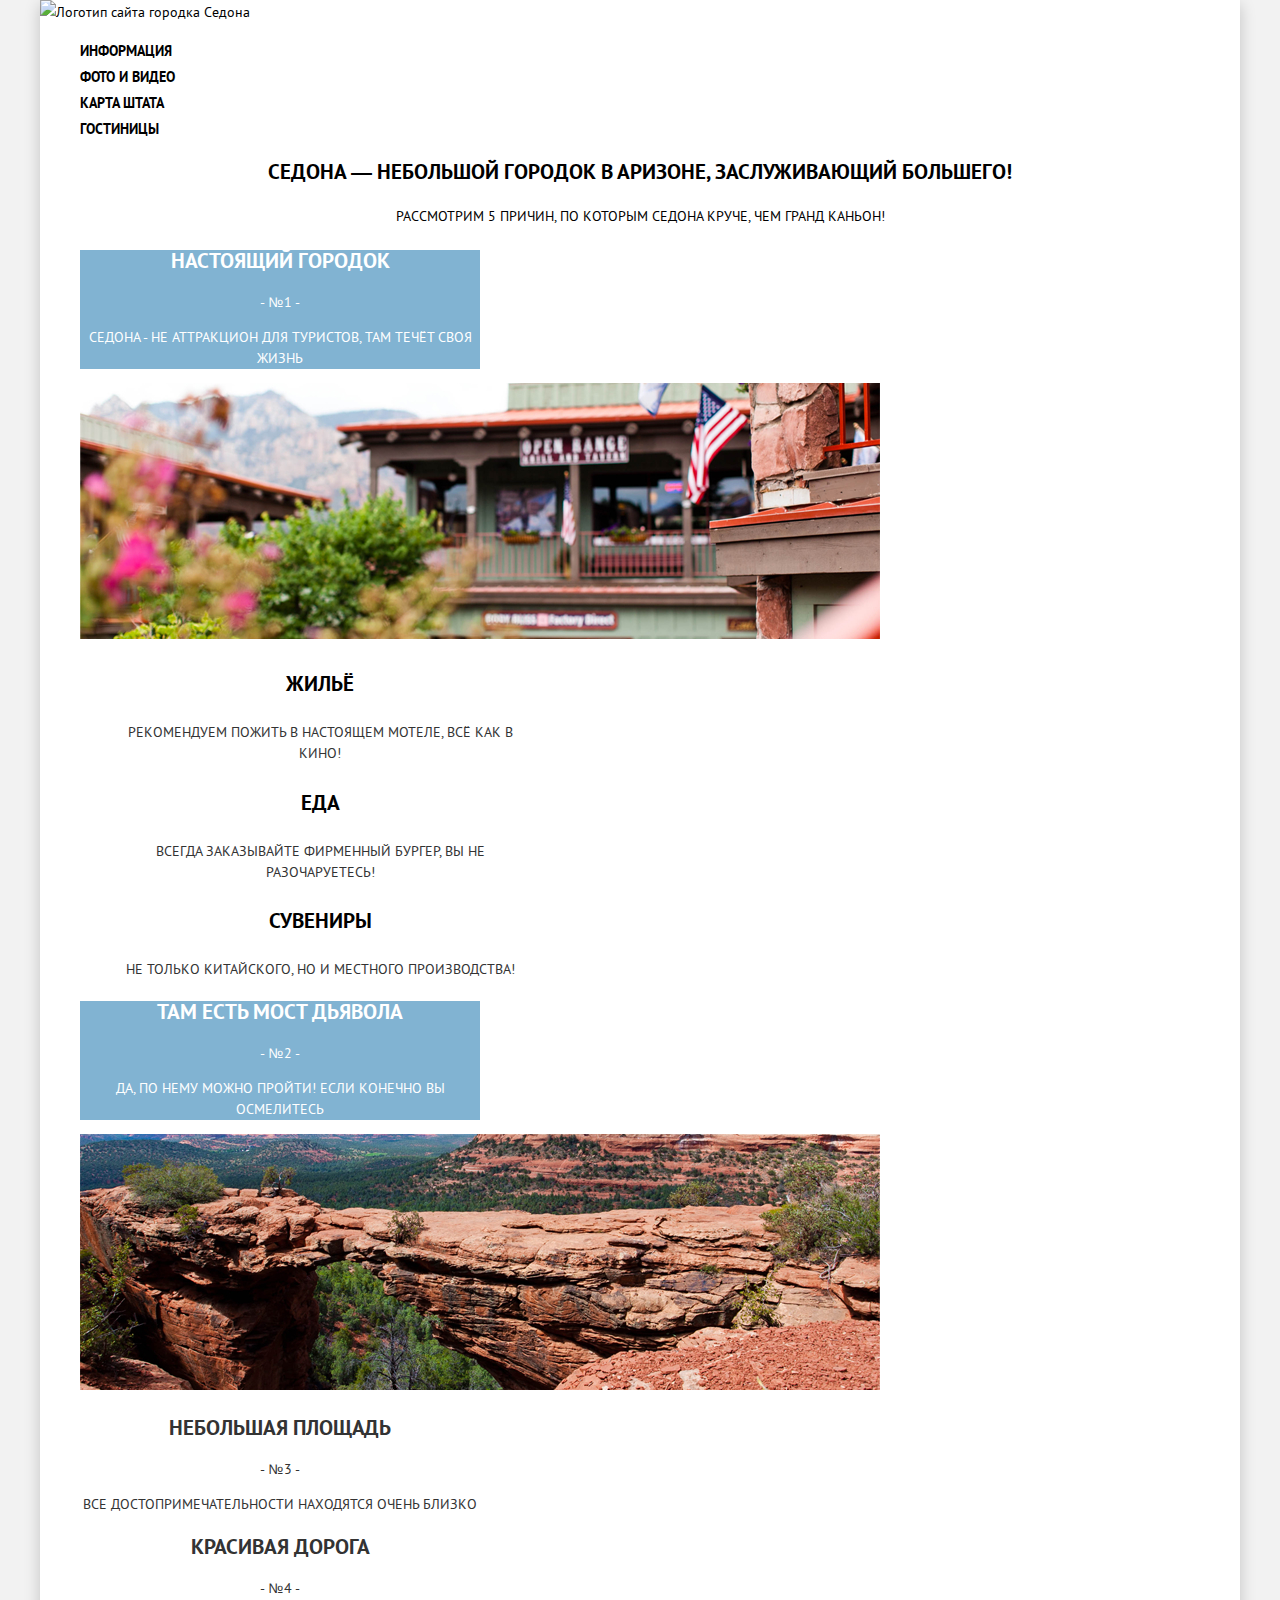
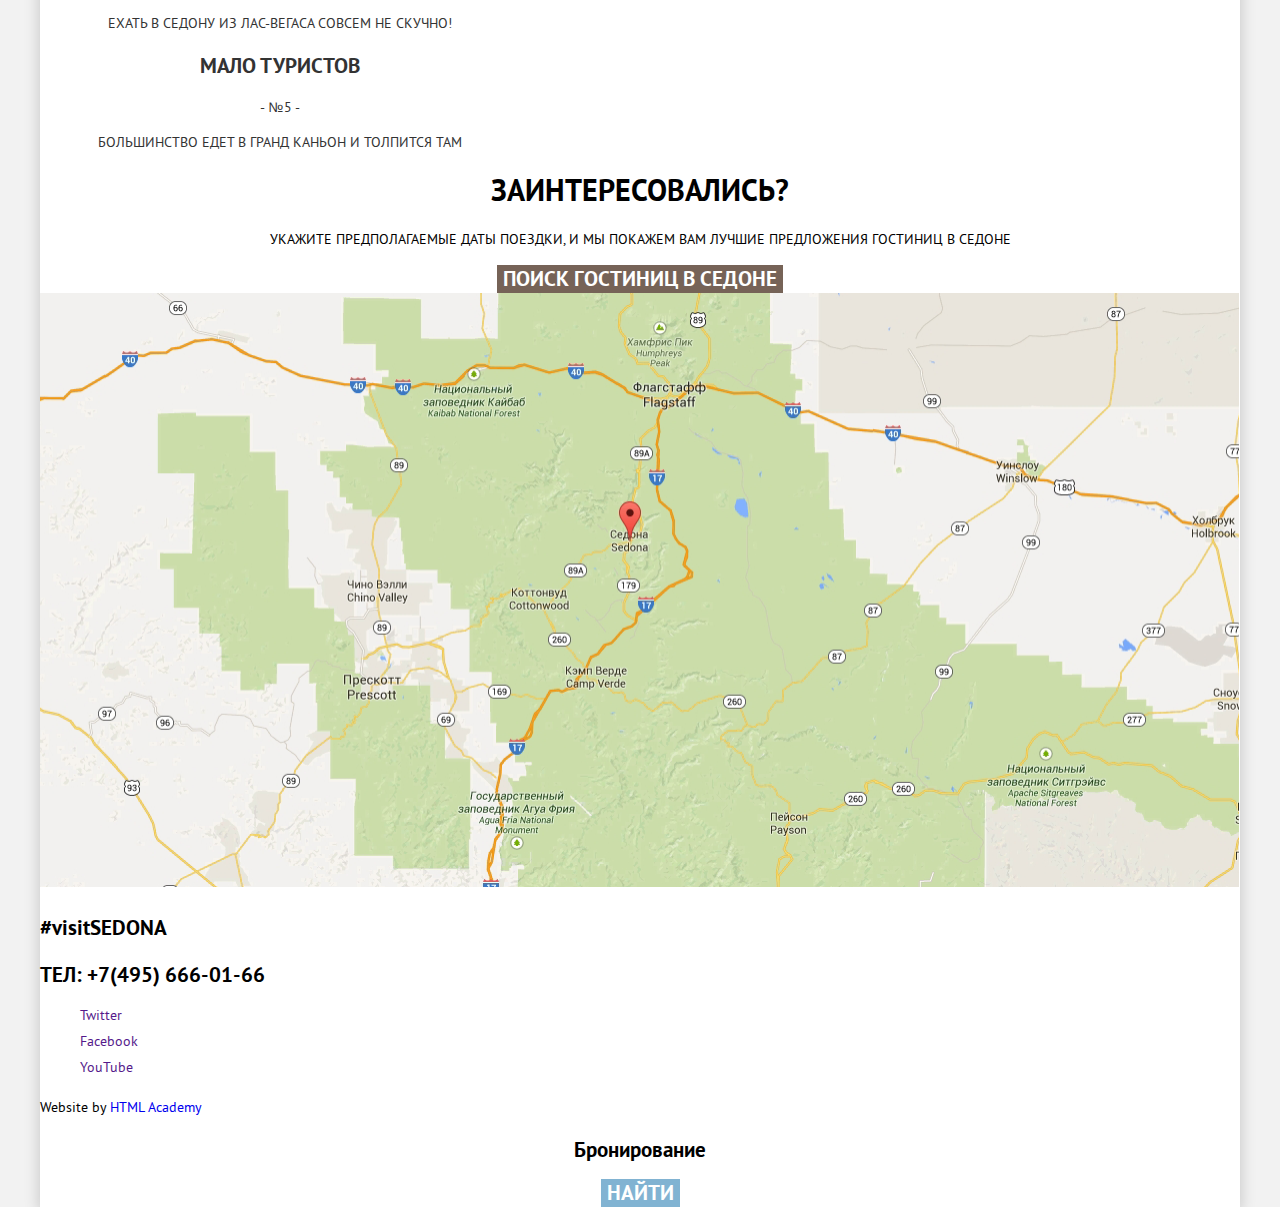
==== commit fda89f51: "Исправлен путь к файлам и размер карты" ====
--- a/index.html
+++ b/index.html
@@ -45,7 +45,7 @@
                 <p>Седона - не аттракцион для туристов, там течёт своя жизнь</p>
               </div>
               <div class="advantage-image">
-                <img class="image" src="img/city.jpg" alt="Фото города">
+                <img class="image" src="img/main/city.jpg" alt="Фото города">
               </div>
               <div class="extra-advantages">
                 <ul class="extra-advantages-list list-unstyled">
@@ -73,7 +73,7 @@
                 <p>Да, по нему можно пройти! Если конечно вы осмелитесь</p>
               </div>
               <div class="advantage-image">
-                <img class="image" src="img/bridge.jpg" alt="Мост дьявола">
+                <img class="image" src="img/main/bridge.jpg" alt="Мост дьявола">
               </div>
             </article>
           </li>
@@ -115,7 +115,7 @@
   
       <section>
         <h2 hidden>Карта</h2>
-        <img src="img/map.png" height="" width="" alt="Карта города">
+        <img src="img/main/map.png" height="594" width="1199" alt="Карта города">
         <!--здесь будет карта-->
       </section>
     </main>
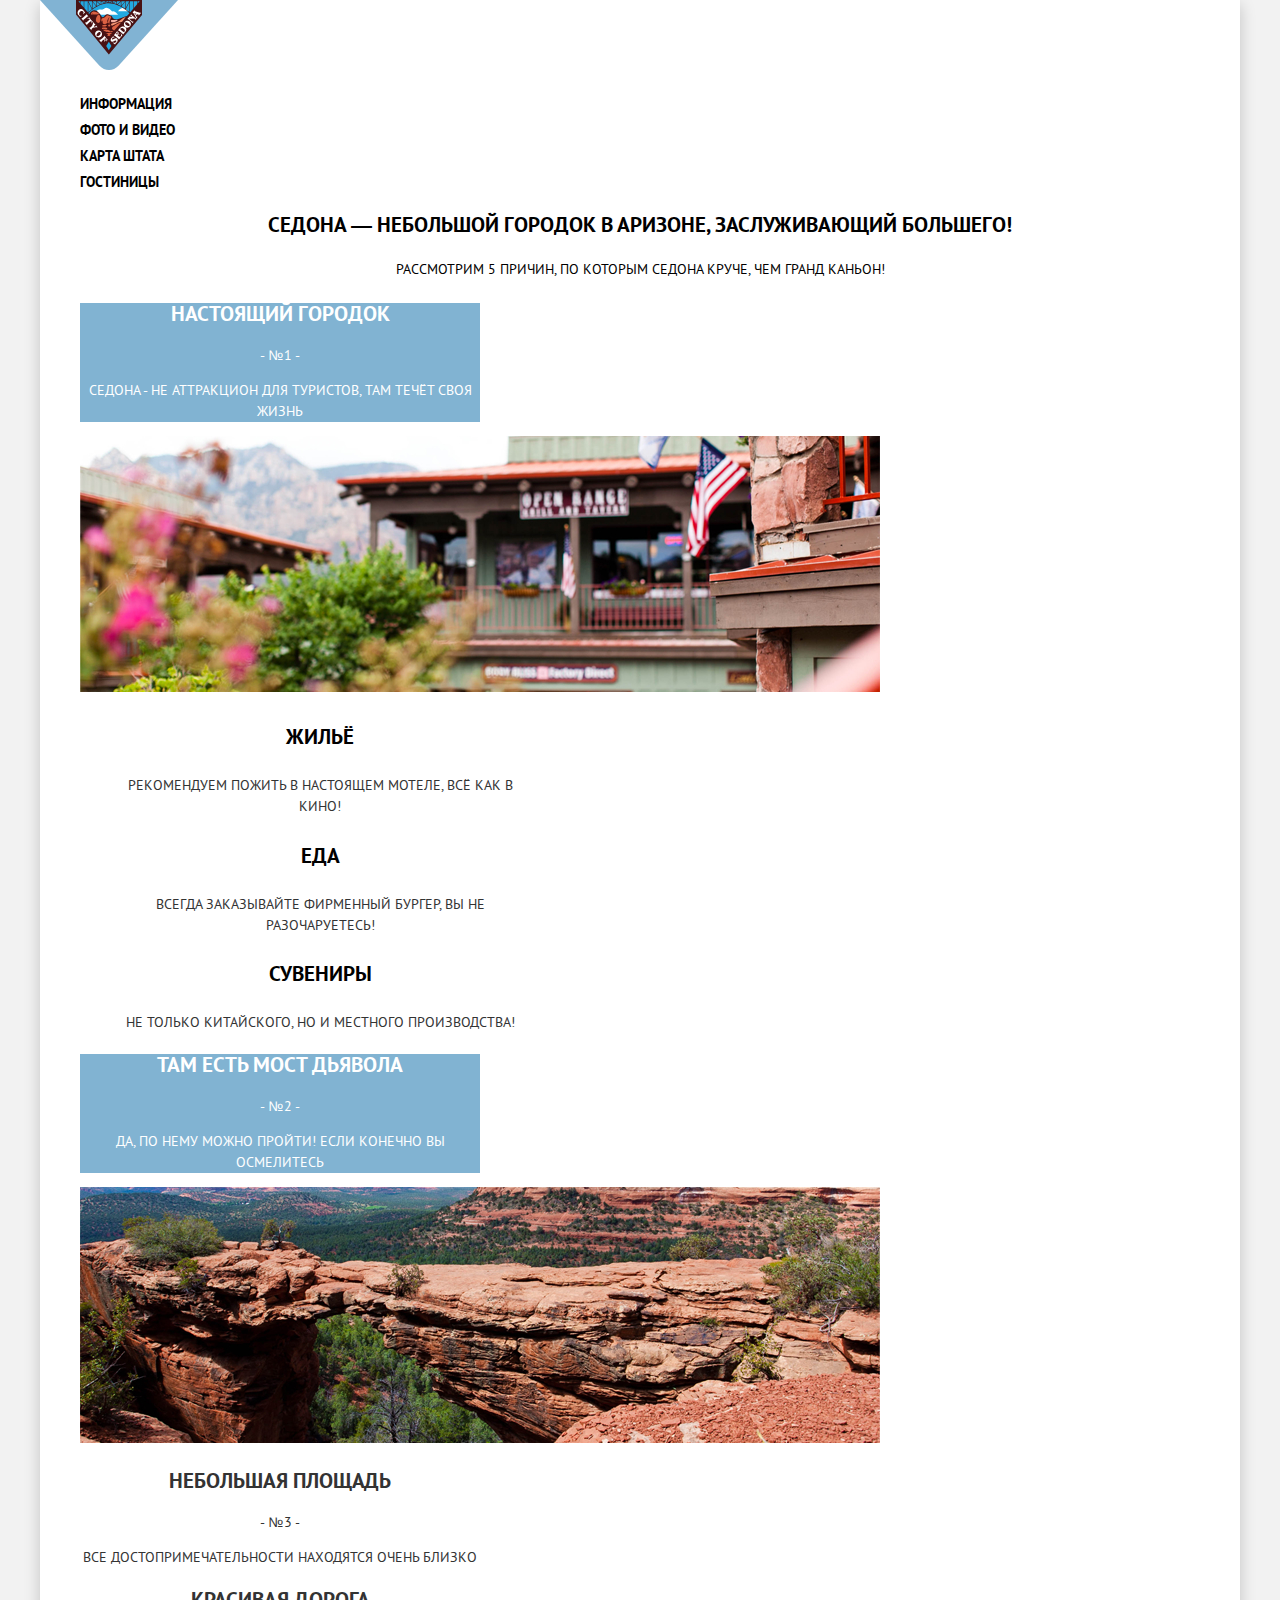
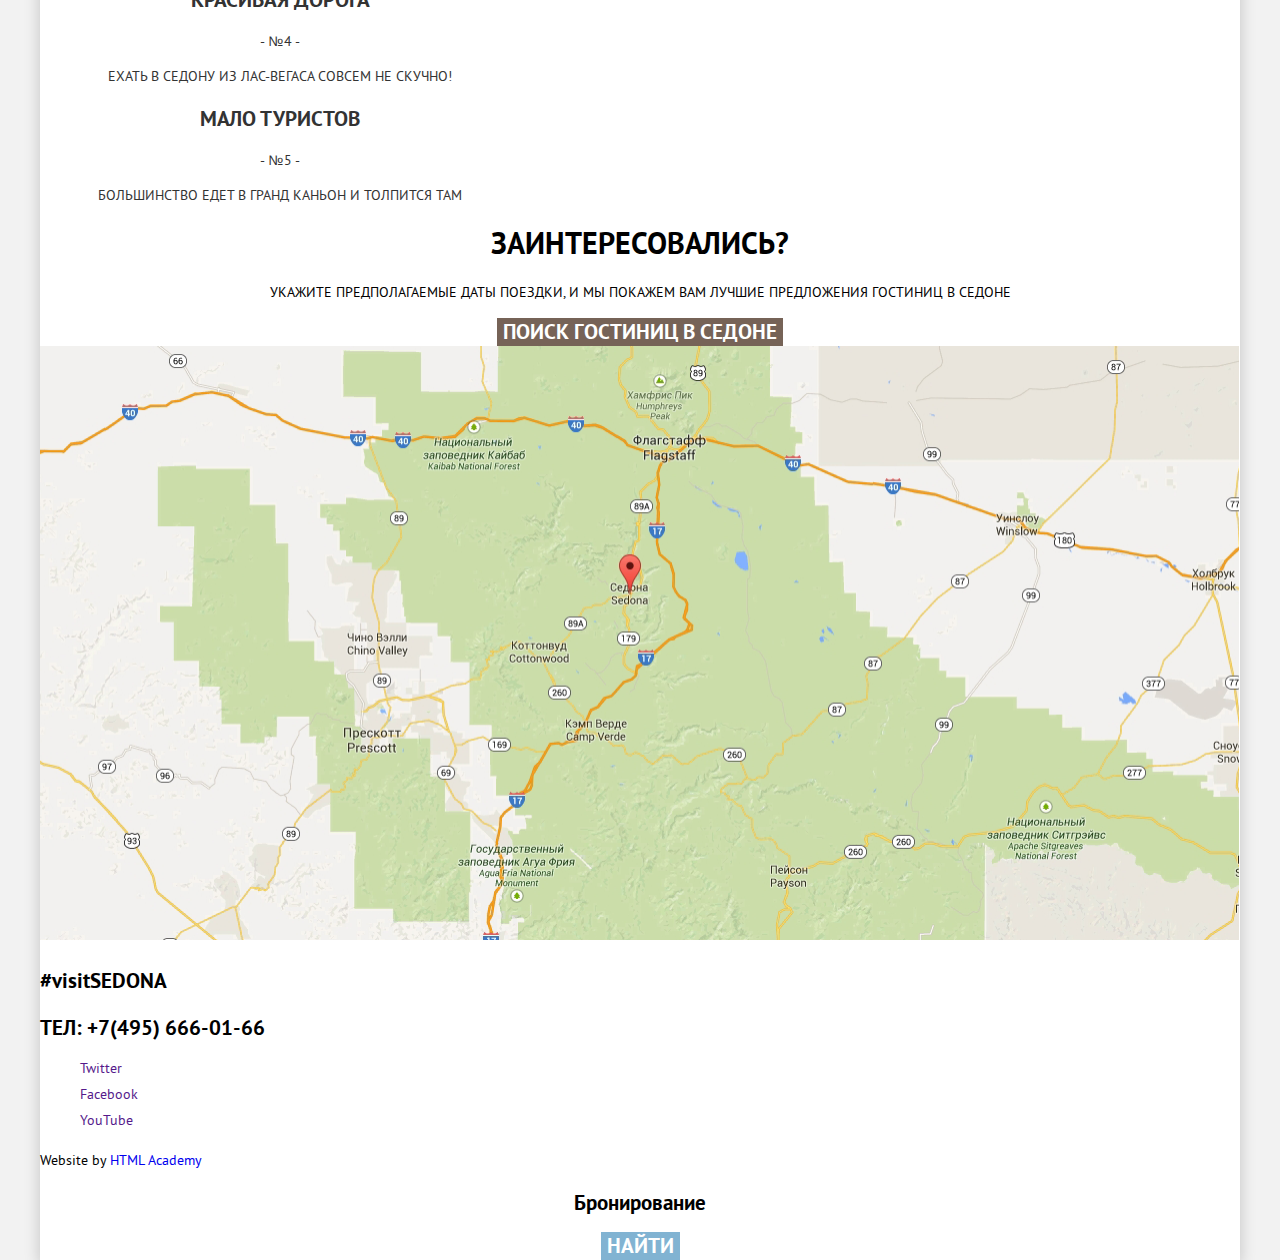
==== commit 2c6c8c23: "Доработки контента страниц" ====
--- a/index.html
+++ b/index.html
@@ -14,7 +14,7 @@
   <div class="container">
     <header class="main-header">
       <a class="main-header-logo">
-        <img src="" alt="Логотип сайта городка Седона">
+        <img src="img/icons/logo.svg" alt="Логотип сайта городка Седона">
       </a>
       <nav class="main-navigation" style>
         <ul class="site-navigation list-unstyled text-uppercase">
@@ -45,7 +45,7 @@
                 <p>Седона - не аттракцион для туристов, там течёт своя жизнь</p>
               </div>
               <div class="advantage-image">
-                <img class="image" src="img/main/city.jpg" alt="Фото города">
+                <img class="image" src="img/city.jpg" alt="Фото города Седона">
               </div>
               <div class="extra-advantages">
                 <ul class="extra-advantages-list list-unstyled">
@@ -73,7 +73,7 @@
                 <p>Да, по нему можно пройти! Если конечно вы осмелитесь</p>
               </div>
               <div class="advantage-image">
-                <img class="image" src="img/main/bridge.jpg" alt="Мост дьявола">
+                <img class="image" src="img/bridge.jpg" alt="Мост дьявола поблизости от города Седона">
               </div>
             </article>
           </li>
@@ -115,8 +115,7 @@
   
       <section>
         <h2 hidden>Карта</h2>
-        <img src="img/main/map.png" height="594" width="1199" alt="Карта города">
-        <!--здесь будет карта-->
+        <img src="img/map.png" height="594" width="1199" alt="Карта расположения города Седона">
       </section>
     </main>
   
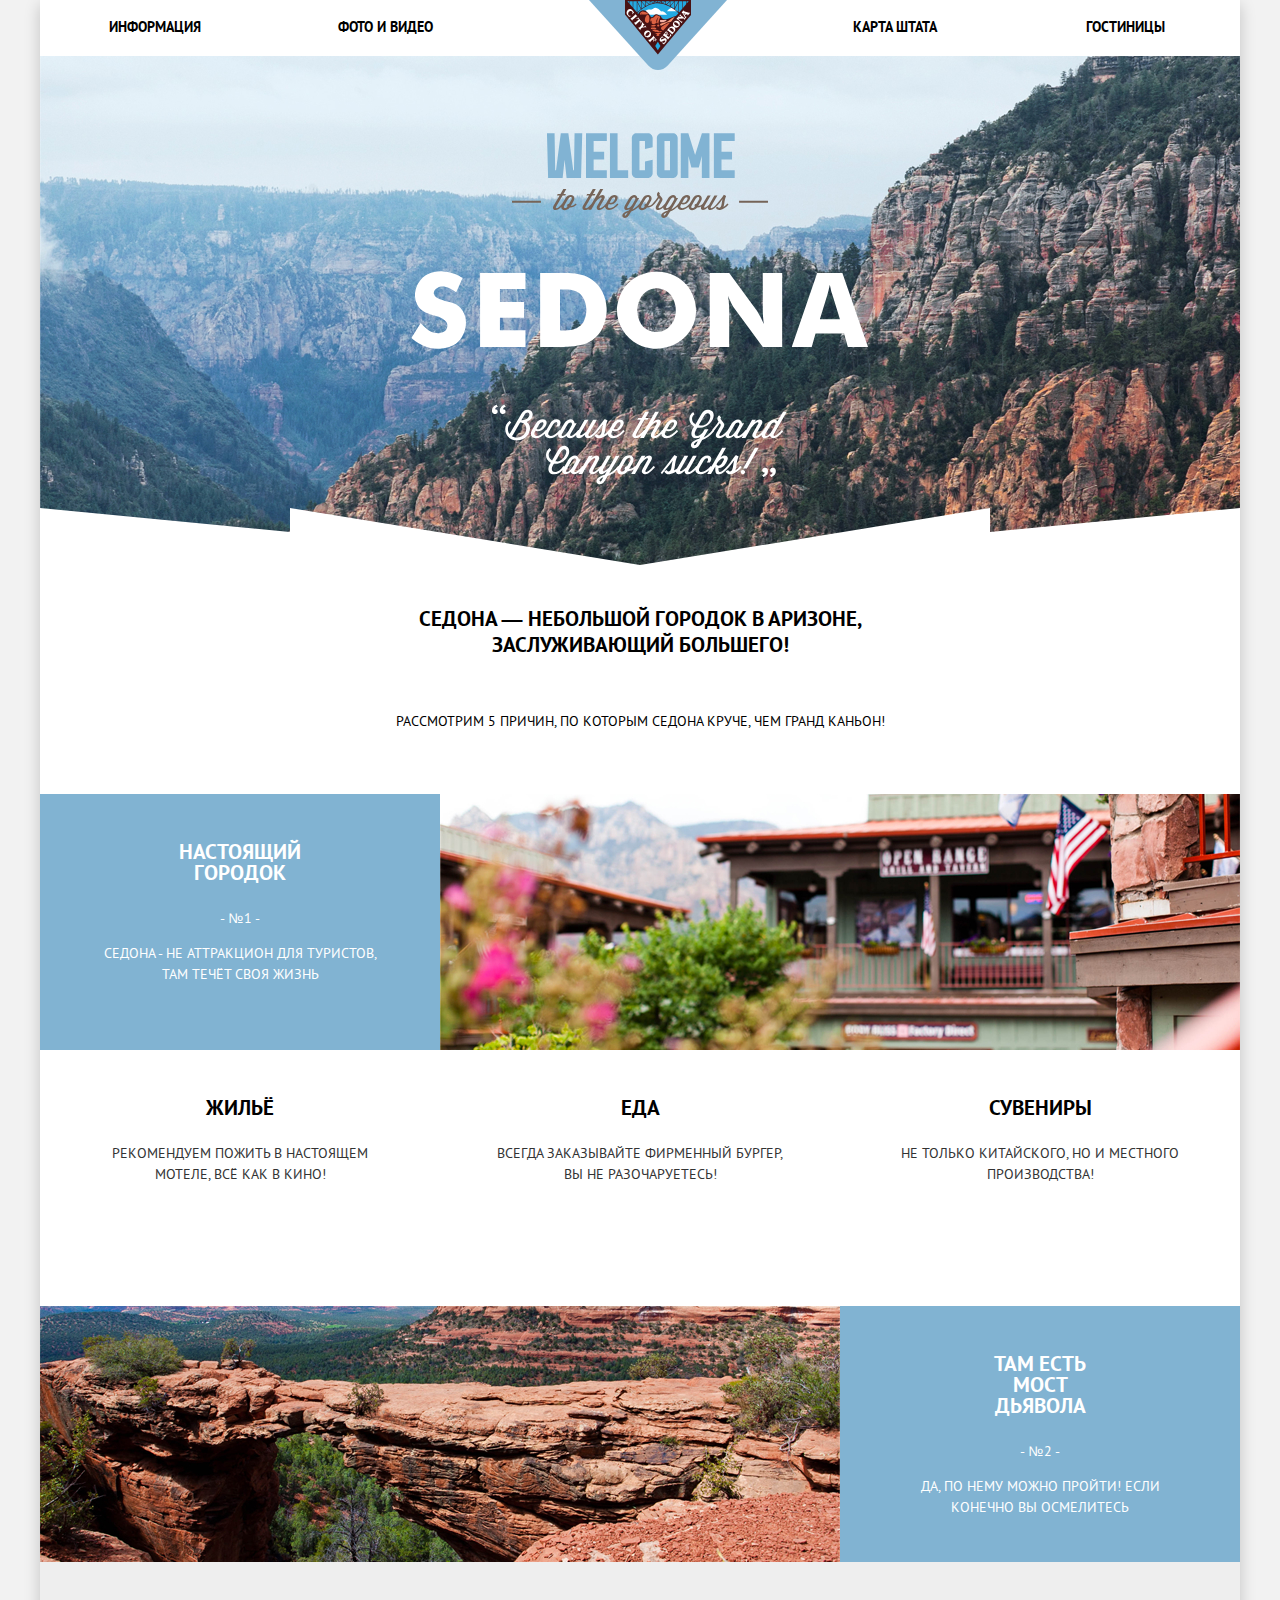
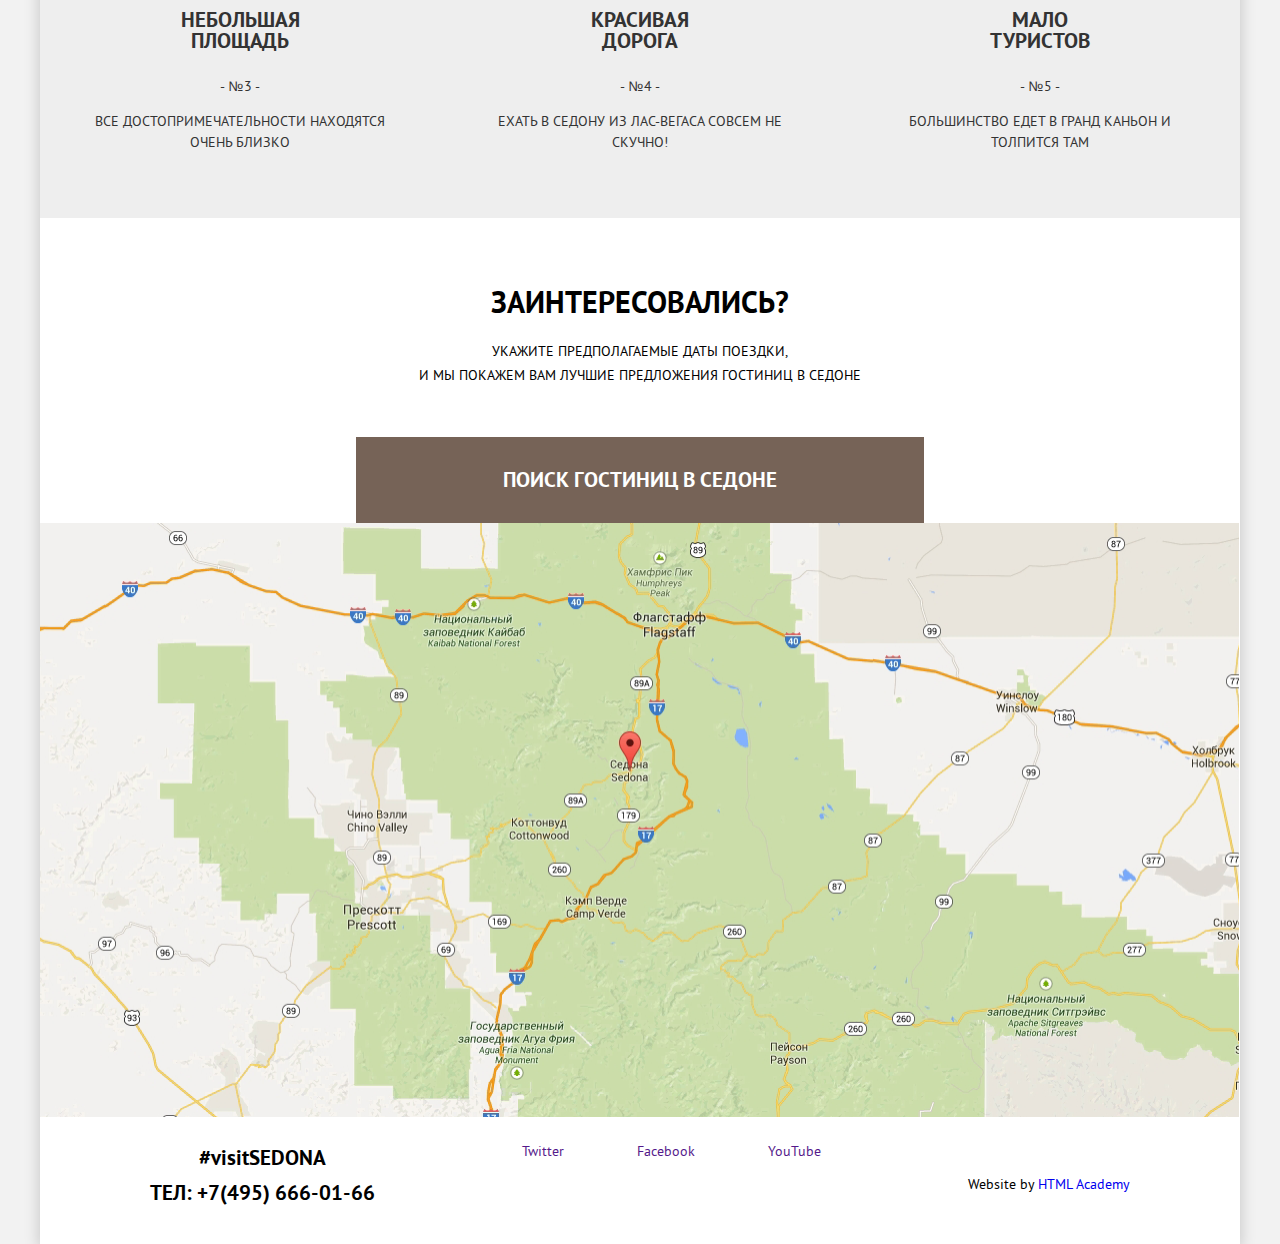
==== commit 087c6dbf: "добавлен grid layout главной страницы" ====
--- a/index.html
+++ b/index.html
@@ -7,33 +7,40 @@
   <meta name="description" content="Сайт города Седона">
   <meta name="keywords" content="Sedona, canyon">
   <link href="css/normalize.css" rel="stylesheet">
-  <link href="css/style.css" rel="stylesheet" >
+  <link href="css/style.css" rel="stylesheet">
 </head>
 
 <body class="page">
-  <div class="container">
+  <div class="container index-grid">
     <header class="main-header">
       <a class="main-header-logo">
         <img src="img/icons/logo.svg" alt="Логотип сайта городка Седона">
       </a>
-      <nav class="main-navigation" style>
+      <nav class="main-navigation">
         <ul class="site-navigation list-unstyled text-uppercase">
           <li class="navigation-item"><a class="link page-link" href="">Информация</a></li>
           <li class="navigation-item"><a class="link page-link" href="">Фото и видео</a></li>
+          <li></li>
           <li class="navigation-item"><a class="link page-link" href="">Карта штата</a></li>
           <li class="navigation-item"><a class="link page-link" href="hotels.html">Гостиницы</a></li>
         </ul>
       </nav>
     </header>
-  
+
     <main>
       <h1 hidden>Sedona</h1>
-  
+
+      <section class="welcome-section">
+        <h2 hidden>Добро пожаловать в Седону</h1>
+          <div class="welcome-letters"></div>
+          <div class="welcome-footer"></div>
+      </section>
+
       <section class="main-description text-center text-uppercase">
         <h2>Седона — небольшой городок в Аризоне, заслуживающий большего!</h2>
         <p>Рассмотрим 5 причин, по которым Седона круче, чем гранд каньон!</p>
       </section>
-  
+
       <section class="advantages">
         <h2 hidden>Преимущества</h2>
         <ul class="advantages-list list-unstyled">
@@ -45,23 +52,19 @@
                 <p>Седона - не аттракцион для туристов, там течёт своя жизнь</p>
               </div>
               <div class="advantage-image">
-                <img class="image" src="img/city.jpg" alt="Фото города Седона">
+                <img class="image" src="img/city.jpg" height="256" width="800" alt="Фото города Седона">
               </div>
-              <div class="extra-advantages">
-                <ul class="extra-advantages-list list-unstyled">
-                  <li class="extra-advantage text-center text-uppercase">
-                    <h4 class="advantage-title">Жильё</h4>
-                    <p>Рекомендуем пожить в настоящем мотеле, всё как в кино!</p>
-                  </li>
-                  <li class="extra-advantage text-center text-uppercase">
-                    <h4 class="advantage-title">Еда</h4>
-                    <p>Всегда заказывайте фирменный бургер, вы не разочаруетесь!</p>
-                  </li>
-                  <li class="extra-advantage text-center text-uppercase">
-                    <h4 class="advantage-title">Сувениры</h4>
-                    <p>Не только китайского, но и местного производства!</p>
-                  </li>
-                </ul>
+              <div class="extra-advantage text-center text-uppercase">
+                <h4 class="advantage-title">Жильё</h4>
+                <p>Рекомендуем пожить в настоящем мотеле, всё как в кино!</p>
+              </div>
+              <div class="extra-advantage text-center text-uppercase">
+                <h4 class="advantage-title">Еда</h4>
+                <p>Всегда заказывайте фирменный бургер, вы не разочаруетесь!</p>
+              </div>
+              <div class="extra-advantage text-center text-uppercase">
+                <h4 class="advantage-title">Сувениры</h4>
+                <p>Не только китайского, но и местного производства!</p>
               </div>
             </article>
           </li>
@@ -72,8 +75,9 @@
                 <p>- №2 -</p>
                 <p>Да, по нему можно пройти! Если конечно вы осмелитесь</p>
               </div>
-              <div class="advantage-image">
-                <img class="image" src="img/bridge.jpg" alt="Мост дьявола поблизости от города Седона">
+              <div class="advantage-image reverse">
+                <img class="image" src="img/bridge.jpg" height="256" width="800"
+                  alt="Мост дьявола поблизости от города Седона">
               </div>
             </article>
           </li>
@@ -106,29 +110,31 @@
           </li>
         </ul>
       </section>
-  
+
       <section class="booking-request text-center text-uppercase">
-        <h2 class="booking-title">Заинтересовались?</h2>
-        <p>Укажите предполагаемые даты поездки, и мы покажем вам лучшие предложения гостиниц в Седоне</p>
+        <div class="ooking-request-description">
+          <h2 class="booking-title">Заинтересовались?</h2>
+          <p>Укажите предполагаемые даты поездки, <br> и мы покажем вам лучшие предложения гостиниц в Седоне</p>
+        </div>
         <button class="button button-open-popup"><span>Поиск гостиниц в Седоне</span></button>
       </section>
-  
+
       <section>
         <h2 hidden>Карта</h2>
         <img src="img/map.png" height="594" width="1199" alt="Карта расположения города Седона">
       </section>
     </main>
-  
+
     <footer class="main-footer">
-      <div class="contacts">
+      <div class="contacts text-center">
         <h2 hidden>Контакты</h2>
         <p class="footer-tag">#visitSEDONA</p>
         <a class="footer-phone link" href="tel:+74956660166">ТЕЛ: +7(495) 666-01-66</a>
       </div>
-  
-      <div class="footer-social">
+
+      <div class="footer-social text-center">
         <h2 hidden>Социальные сети</h2>
-        <ul class="list-unstyled">
+        <ul class="social-links list-unstyled">
           <li>
             <a class="social-button link" href=""><span>Twitter</span></a>
           </li>
@@ -140,13 +146,13 @@
           </li>
         </ul>
       </div>
-  
-      <p class="footer-copyright">
+
+      <p class="footer-copyright text-center">
         Website by <a class="link" href="https://htmlacademy.ru">HTML Academy</a>
       </p>
     </footer>
-  
-    <div class="booking text-center">
+
+    <div class="booking text-center" hidden>
       <h2>Бронирование</h2>
       <!--здесь будет форма бронирования-->
       <button class="button button-search"><span>Найти</span></button>
--- a/css/style.css
+++ b/css/style.css
@@ -77,6 +77,10 @@
   color: var(--color-white);
 }
 
+.main-header {
+  height: 56px;
+}
+
 .site-navigation-current a:not([href]) {
   background-color: var(--color-light-brown);
 }
@@ -101,9 +105,35 @@
   pointer-events: none;
 }
 
+.navigation-item {
+  text-align: center;
+}
+
 /* Main */
 .list-unstyled {
   list-style: none;
+  padding: 0;
+}
+
+.welcome-section {
+  background-image: url("../img/welcome-background.jpg");
+  height: 509px;
+  width: 1200px;
+  display: grid;
+  grid-template-rows: 1fr 57px;
+}
+
+.welcome-letters {
+  background: url("../img/letterings/welcome.svg") 50% 77px no-repeat, 
+    url("../img/letterings/gorgeous.svg") 50% 133px no-repeat,
+    url("../img/letterings/sedona.svg") 50% 215px no-repeat;
+}
+
+.welcome-footer {
+  background: url("../img/icons/welcome-footer.svg");
+  vertical-align: bottom;
+  height: 57px;
+  width: 1200px;
 }
 
 .page {
@@ -112,6 +142,16 @@
 
 .main-description {
   line-height: 26px;
+  height: 215px;
+}
+
+.main-description h2{
+  margin-top: 0;
+  padding-top: 41px;
+  margin-bottom: 50px;
+  margin-right: auto;
+  margin-left: auto;
+  width: 470px;
 }
 
 .container {
@@ -126,17 +166,37 @@
 }
 
 .advantage-description,
+.advantage-image {
+  height: 256px;
+}
+
+.advantage-description,
 .extra-advantage {
   width: 400px;
 }
 
+.extra-advantage {
+  height: 256px;
+}
+
 .advantage {
   line-height: 21px;
+}
+
+.advantage p {
+  max-width: 300px;
+  margin-right: auto;
+  margin-left: auto;
 }
 
 .advantage-title {
   font-size: 21px;
   color: inherit;
+  max-width: 149px;
+  margin-top: 47px;
+  margin-bottom: 25px;
+  margin-right: auto;
+  margin-left: auto;
 }
 
 .advantage-item:nth-child(-n+2) .advantage-description {
@@ -145,7 +205,7 @@
 }
 
 .advantage-item:nth-child(n+3) .advantage-description {
-  background-color: var(--color-light-grey);
+  background-color: var(--color-extra-grey);
   color: var(--color-dark);
 }
 
@@ -153,26 +213,38 @@
   color: var(--color-dark);
 }
 
+.booking-request {
+  height: 291px;
+  display: grid;
+  grid-template-rows: 1fr 86px;
+}
+
 .booking-title {
   font-size: 30px;
+  margin-top: 0;
+  padding-top: 58px;
+}
+
+.footer-copyright {
+  margin: auto 0;
 }
 
 .radio-button-unstyled {
   appearance: none;
 }
 
-.sorting-type+label {
+.sorting-type + label {
   color: var(--color-black);
   font-size: 12px;
   line-height: 18px;
   border-bottom: 1px dashed var(--color-black);
 }
 
-.sorting-type:not(:checked)+label {
+.sorting-type:not(:checked) + label {
   opacity: 0.3;
 }
 
-.sorting-type:checked+label {
+.sorting-type:checked + label {
   color: var(--color-light-blue);
   opacity: 1;
   border-bottom: none;
@@ -219,10 +291,6 @@
 .hotels-sorting p {
   font-size: 12px;
   line-height: 18px;
-}
-
-.hotels-list {
-  padding: 0;
 }
 
 .hotels-item {
@@ -295,10 +363,24 @@
   opacity: 0.3;
 }
 
+.button-open-popup {
+  height: 86px;
+  width: 568px;
+  padding: 0;
+  margin: 0 auto;
+}
+
 /* Footer */
 
 .main-footer {
   line-height: 26px;
+  height: 120px;
+  display: grid;
+  grid-template-columns: repeat(3, auto);
+}
+
+.footer-tag {
+  margin-bottom: 9px;
 }
 
 .footer-phone {
@@ -309,3 +391,59 @@
   font-size: 21px;
   font-weight: 700;
 }
+
+/* Grid */
+.index-grid {
+  display: grid;
+  grid-template-rows: min-content 1fr min-content;
+}
+
+.main-header-logo {
+  position: absolute;
+  left: 46%;
+  top: 0px;
+}
+
+.site-navigation {
+  display: grid;
+  grid-template-columns: 230px 230px 1fr 230px 230px;
+}
+
+.main-footer {
+  grid-row-start: 3;
+}
+
+.advantages-list {
+  display: grid;
+  grid-template-columns: repeat(3, auto);
+}
+
+.advantage-item:nth-child(-n+2) {
+  grid-column: 1 / -1;
+}
+
+.advantage {
+  display: grid;
+  grid-template-columns: repeat(3, auto);
+  grid-template-rows: repeat(2, auto);
+}
+
+.advantage-description {
+  grid-row: 1 / 2;
+}
+
+.advantage-image {
+  grid-row: 1 / 2;
+  grid-column: 2 / -1;
+}
+
+.advantage-image.reverse {
+  grid-column: 1 / 3;
+}
+
+.social-links {
+  display: grid;
+  grid-template-columns: repeat(3, auto);
+}
+
+
